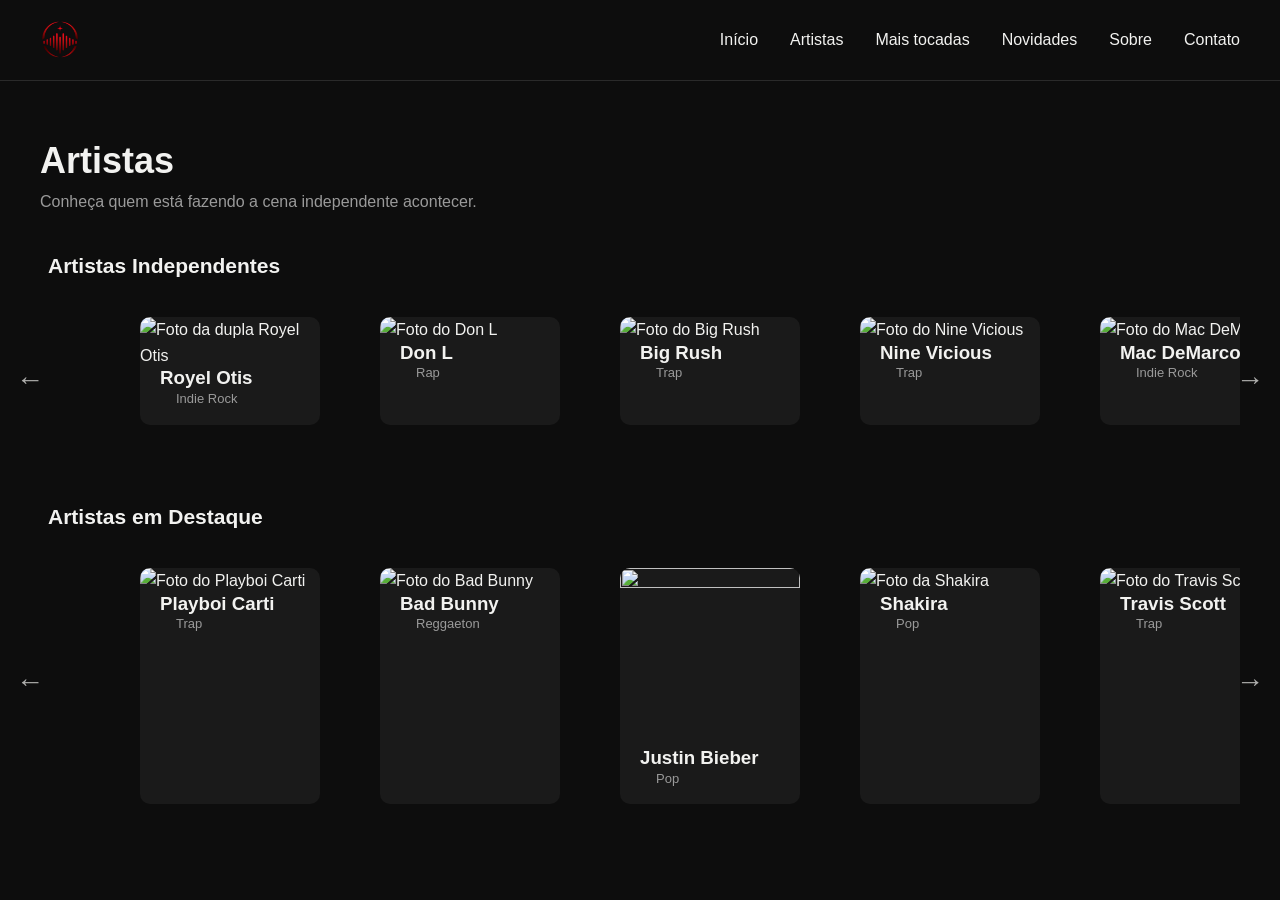
==== artistas.html @ 24b1ce5c "Primeiros passos do player de música Adicionei a primeira parte da discografia, fiz o HTML e etc." ====
<!DOCTYPE html>
<html lang="pt-br">
<head>
    <meta charset="UTF-8">
    <meta name="viewport" content="width=device-width, initial-scale=1.0">
    <title>NovaSound©</title>
    <link rel="stylesheet" href="style.css">
</head>

<body>
<header>
   <a href="index.html" class="logo">
      <img src="LOGO.png" alt="Logo NovaSound">
      <span></span>
   </a>
  <nav>
    <a href="index.html">Início</a>
    <a href="artistas.html">Artistas</a>
    <a href="mais-tocadas.html">Mais tocadas</a>
    <a href="novidades.html">Novidades</a>
    <a href="sobre.html">Sobre</a>
    <a href="contato.html">Contato</a>
  </nav>
</header>

    <main>
        <section class="page-header">
            <h1>Artistas</h1>
            <p>Conheça quem está fazendo a cena independente acontecer.</p>
        </section>
        
        <h2 class="section-title">Artistas Independentes</h2>
        <section class="artist-carousel">

          <div class="artist-grid">

           <a href="#" class="artist-card">
            <img src="https://i.guim.co.uk/img/media/d3176f7f112fd498ecbbba5b4e7712d146a72ced/0_993_10110_6068/master/10110.jpg?width=1200&height=900&quality=85&auto=format&fit=crop&s=07f41510bdfa2f67aaf2cc979cf09af9" alt="Foto da dupla Royel Otis">
            <h3>Royel Otis</h3>
            <p>Indie Rock</p>
          </a>

          <a href="#" class="artist-card">
            <img src="https://encrypted-tbn0.gstatic.com/images?q=tbn:ANd9GcR9UEbUhCq9cbKV9nQ4XM9Mab8F6Xxumv_qgYW6FVFT_dpyOWMfPqhiDGds&s=10" alt="Foto do Don L">
            <h3>Don L</h3>
            <p>Rap</p>
          </a>

          <a href="#" class="artist-card">
            <img src="https://res.cloudinary.com/shotgun/image/upload/v1771903900/production/artworks/artists/ogbigrush.jpg" alt="Foto do Big Rush">
            <h3>Big Rush</h3>
            <p>Trap</p>
          </a>
          <a href="#" class="artist-card">
            <img src="https://images.genius.com/897a589773c8ca26bb7b3cd39fbcaa9e.500x500x1.jpg" alt="Foto do Nine Vicious">
            <h3>Nine Vicious</h3>
            <p>Trap</p>
          </a>

          <a href="#" class="artist-card">
            <img src="https://i.scdn.co/image/ab6761610000e5ebc9aca5b6d4c528caf75e8a1d" alt="Foto do Mac DeMarco">
            <h3>Mac DeMarco</h3>
            <p>Indie Rock</p> 
          </a>

          </div>

        <button class="scroll-btn scroll-left" aria-label="Ver artistas anteriores">
          &#8592;
        </button>

        <button class="scroll-btn scroll-right" aria-label="Ver mais artistas">
          &#8594;
        </button>
        

        </section>

        <h2 class="section-title">Artistas em Destaque</h2>
        <section class="artist-carousel">
          <button class="scroll-btn scroll-left" aria-label="Ver artistas anteriores">
            &#8592;
          </button>

          <div class="artist-grid">
            <a href="#" class="artist-card">
              <img src="https://www.billboard.com/wp-content/uploads/2025/03/playboi-carti-rolling-loud-california-2025-billboard-1548.jpg?w=942&h=628&crop=1"
              alt="Foto do Playboi Carti">
              <h3>Playboi Carti</h3>
              <p>Trap</p>
            </a>
            <a href="#" class="artist-card">
              <img src="https://i.scdn.co/image/ab6761610000517481f47f44084e0a09b5f0fa13" alt="Foto do Bad Bunny">
              <h3>Bad Bunny</h3>
              <p>Reggaeton</p>
            </a>
            <a href="#" class="artist-card">
              <img src="https://uploads.portalpopline.com.br/2025/09/apenas-uma-artista-barrar-justin-bieber-parada-estreia-singles-spotify-global.jpg">
              <h3>Justin Bieber</h3>
              <p>Pop</p>
            </a>
            <a href= # class="artist-card">
              <img src="https://uploads.portalpopline.com.br/2026/02/shakira-capa-show.jpg" alt="Foto da Shakira">
              <h3>Shakira</h3>
              <p>Pop</p>
            </a>
            <a href= # class="artist-card">
              <img src="https://uploads.portalpopline.com.br/2025/08/the-town-travis-scott-after-party-aberta-publico-sp.jpg" alt="Foto do Travis Scott">
              <h3>Travis Scott</h3>
              <p>Trap</p>
            </a>
            <a href= # class="artist-card">
              <img src="https://f.i.uol.com.br/fotografia/2024/01/30/170661513265b8e15cd0500_1706615132_3x2_md.jpg" alt="Foto do Kanye West">
              <h3>Kanye West (Ye)</h3>
              <p>Rap</p>
            </a>
            <a href= # class="artist-card">
              <img src="https://static.stealthelook.com.br/wp-content/uploads/2026/04/slayyyter-2-20260410210327.jpg" alt="Foto do Kanye West">
              <h3>Slayyyter</h3>
              <p>Pop</p>
            </a>
            

            <!-- adicionar mais artistas-->

            <button class="scroll-btn scroll-right" aria-label="Ver mais artistas">
              &#8594;
            </button>
          </div>
        </section>

    </main>


    <script src="artistas.js"></script>
</body>
</html>
---- style.css ----
:root{
        --bg: #0D0D0D;
        --bg-elevated: #1A1A1A;
        --text: #F2F2F0;
        --text-muted: #9A9A9A;
        --accent: #E5002B;
        --accent-dark: #8C0019;
        --border: #2A2A2A;

        --font-heading: 'Space Grotesk', sans-serif;
        --font-body: 'Inter', sans-serif;

    }

    /* RESET */

    * {
        box-sizing: border-box;
        margin: 0;
        padding: 0;
    }

    body{
        font-family: var(--font-body);
        background: var(--bg);
        color: var(--text);
        line-height: 1.6;
    }

    h1, h2, h3{
        font-family: var(--font-heading);
        line-height: 1.1;
    }

    a {
        gap: 30px;  
        color: inherit;
        text-decoration: none;
    }

    /* ---------- HEADER ---------- */

    header {
        position: sticky;
        top: 0;
        z-index: 100;
        display: flex;
        justify-content: space-between;
        align-items: center;
        padding: 20px 40px;
        background: var(--bg);
        border-bottom: 1px solid var(--border);
    }

    .logo {
        display: flex;
        align-items: center;
        gap: 10px;
        font-family: var(--font-heading);
        font-size: 20px;
        font-weight: 700;
        letter-spacing: -0.02em;
    }

    .logo img{
        width: 40px;
        height: 40px;
        object-fit: contain;
    }

    nav {
        display: flex;
        gap: 32px;
    }

    nav a:hover {
        color: var(--accent);
    }

    /* ---------- HERO ---------- */

    .hero{
        padding: 120px 40px;
        max-width: 700px;
    }

    .hero h1{
        font-size: 56px;
        margin-bottom: 18px;
    }

    .hero p{
        font-size: 18px;
        color: var(--text-muted);
        margin-bottom: 32px;
    }

    .btn-primary{
        grid: 40px;
    }

    /* ---------- PAGE HEADER (páginas internas) ---------- */

    .page-header{
        padding: 60px 40px 40px ;
    }

    .page-header h1{
        font-size: 36px;
        margin-bottom: 8px;
    }

    .page-header p{
        color: var(--text-muted);
        font-size: 16px;
    }


    /* ---------- ARTIST GRID ---------- */
    /*.artist-grid {
        display: grid;
        grid-template-columns: repeat(3, 1frr);
        gap: 50px;
        padding: 0 40px 80px;
    }*/


    /* ---------- ARTIST CAROUSEL ---------- */

    .artist-carousel{
        position: relative;
        padding: 0 40px 80px;
    }


    .artist-grid{
        display: grid;
        grid-auto-flow: column;
        grid-auto-columns: 180px;
        gap: 60px;
        list-style: none;
        padding: 20px 100px 0px;
        overflow-x: auto;
        scroll-behavior: smooth;
        scrollbar-width: none; /* esconde a barra de rolagem no Firefox */
    }

    .artist-grid::webkit-scrollbar{
        display: none; /* esconde a barra no chrome/safari */
    }


    .artist-grid span{
        color: var(--text);
    }


    .artist-grid h3{
        padding: 0px 20px;
    }


    .scroll-btn{
        position: absolute;
        top: 40%;
        transform: translateY(-50%);
        background: none;
        border: none;
        color: var(--text);
        font-size: 28px;
        cursor: pointer;
        padding: 8px;
        opacity: 0.7;
        transition: opacity 0.2s ease, transform 0.2s ease;
    }

    .scroll-btn.scroll-left{
        color: var(--text);
        left: 8px;
    }

    .scroll-btn.scroll-right{
        right: 8px;
    }

    .scroll-btn:hover{
        opacity: 1;
        color: var(--accent);
        transform: translateY(-50%) translateX(4px);
    }

    .scroll-btn.scroll-right:hover {
        transform: translateY(-50%) translateX(4px);
    }

    .scroll-btn.scroll-left:hover {
        transform: translateY(-50%) translateX(-4px);
    }

    /* ---------- ARTIST CARD ---------- */

    .artist-card{
        background: var(--bg-elevated);
        border-radius: 10px;
        overflow: hidden;
        transition: transform 0.2s ease;
    }


    .artist-card:hover{
        transform: translateY(-4px);
    }

    .artist-card img{
        align-items: center;
        width: 100%;
        aspect-ratio: 1 / 1;
        object-fit: cover;
        max-width: 300px;
    }

    .artist-card p{
        font-size: 13px;
        color: var(--text-muted);
        padding: 0 36px 15px;
    }

    .section-title{
        font-size: 21px;
        margin-left: 48px;
        margin-bottom: 20px;
        
    }

    .hero-actions{
        display: flex;
        gap: 30px;
    }

    .btn-secondary{
        display: inline-block;
        background: transparent;
        color: var(--text);
        font-family: var(--font-heading);
        font-weight: 750;
        padding: 6px 50px;
        border: 2px solid var(--border);
        border-radius: 6px;
        transition: border-color 0.2s ease, color 0.2s ease;
    }

    .btn-secondary:hover{
        border-color : var(--accent);
        color: var(--accent);
    }

    .album-grid {
        display: grid;
        grid-template-columns: repeat(auto-fill, minmax(200px, 1fr));
        gap: 32px;
        padding: 0 40px 80px;
    }

    .album-card img {
        width: 100%;
        aspect-ratio: 1 / 1;
        object-fit: cover;
        border-radius: 8px;
        margin-bottom: 12px;
        transition: transform 0.2s ease;
    }

    .album-grid,
    .album-detail{
        transition: opacity 0.3s ease;
    }

    .is-hidden{
        padding: 0 40px 80px;
    }

    .back-btn{
        background: none;
        border: none;
        color: var(--text-muted);
        font-size: 14px;
        cursor: pointer;
        margin-bottom: 32px;
        transition: color 0.2s ease;
    }

    .back-btn:hover{
        color: var(--accent);
    }

    .album-detail-header{
        display: flex;
        gap: 32px;
        align-items: flex-end;
        margin-bottom: 40px;
    }

    .album-detail-header img{
        width: 220px;
        height: 220px;
        object-fit: cover;
        border-radius: 8px;
    }

    .album-detail-info h2{
        font-size: 40px;
        margin-bottom: 8px;
    }

    .album-detail-info p{
        color: var(--accent);
        font-size: 15px;
    }
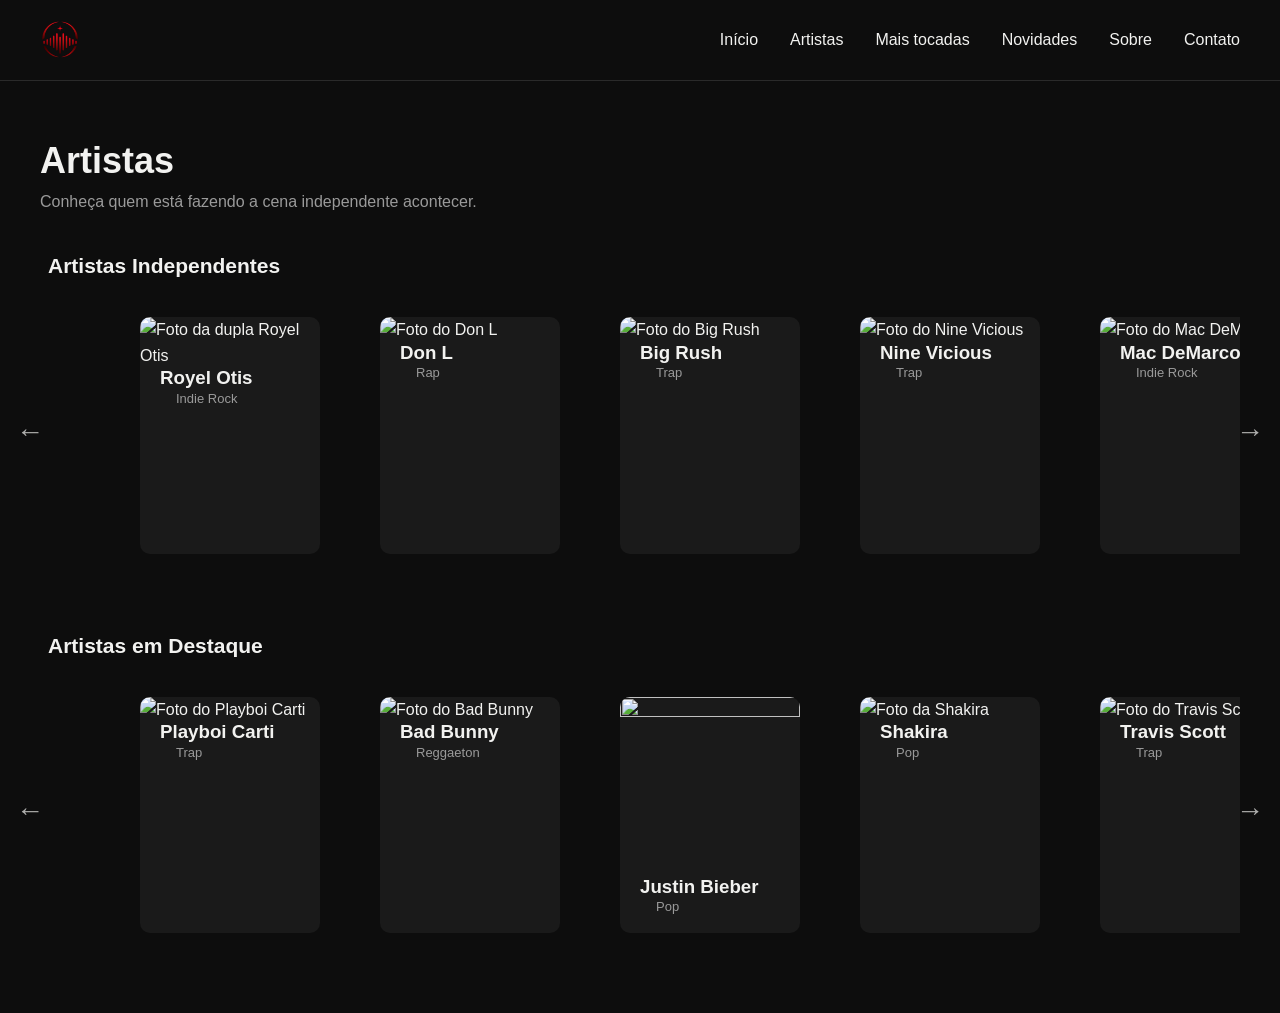
==== commit a1337ab5: "Adicionando artistas" ====
--- a/artistas.html
+++ b/artistas.html
@@ -63,6 +63,12 @@
             <p>Indie Rock</p> 
           </a>
 
+          <a href="#" class="artist-card">
+            <img src="https://s2-g1.glbimg.com/mlIAb9VPbDKXYWcsAlcYhiTG9LM=/0x0:1200x883/984x0/smart/filters:strip_icc()/i.s3.glbimg.com/v1/AUTH_59edd422c0c84a879bd37670ae4f538a/internal_photos/bs/2020/l/x/Xjo6nhR5adoFyzRieBpA/calcinhapreta.jpg">
+            <h3>Calcinha Preta</h3>
+            <p>Forró</p>
+          </a>
+
           </div>
 
         <button class="scroll-btn scroll-left" aria-label="Ver artistas anteriores">
@@ -119,6 +125,12 @@
               <h3>Slayyyter</h3>
               <p>Pop</p>
             </a>
+            </a>
+            <a href= # class="artist-card">
+              <img src="https://upload.wikimedia.org/wikipedia/commons/b/b1/Brandao85.jpg?utm_source=pt.wikipedia.org&utm_campaign=index&utm_content=original" alt="Foto do Kanye West">
+              <h3>Brandão85</h3>
+              <p>Trap</p>
+            </a>
             
 
             <!-- adicionar mais artistas-->
--- a/style.css
+++ b/style.css
@@ -115,6 +115,30 @@
         font-size: 16px;
     }
 
+    #searchInput{
+        display: block;
+        width: min(420px, calc(100% - 80px));
+        margin: 0 40px 30px;
+        padding: 12px 16px;
+        font: inherit;
+        color: var(--text);
+        background: var(--bg-elevated);
+        border: 1px solid var(--border);
+        border-radius: 8px;
+        outline: none;
+        transition: border-color 0.2s ease, box-shadow 0.2s ease;
+    }
+
+    #searchInput:placeholder{
+        color: var(--text-muted);
+    }
+
+    #searchInput:focus{
+        border-color: var(--accent);
+        box-shadow: 0 0 0 3px rgba(229, 0, 43, 0.18);
+    }
+
+    
 
     /* ---------- ARTIST GRID ---------- */
     /*.artist-grid {
@@ -276,7 +300,10 @@
     }
 
     .is-hidden{
-        padding: 0 40px 80px;
+        opacity: 0;
+        visibility: hidden;
+        pointer-events: none;
+        position: absolute;
     }
 
     .back-btn{
@@ -315,4 +342,118 @@
     .album-detail-info p{
         color: var(--accent);
         font-size: 15px;
-    }+    }
+
+
+
+    .track-item{
+        display: flex;
+        align-items: center;
+        gap: 16px;
+        padding: 10px 12px;
+        border-radius: 6px;
+        cursor: pointer;
+        transition: background 0.15s ease;
+    }
+
+    .track-item:hover {
+        background: var(--bg-elevated);
+}
+
+.track-number{
+    color: var(--text-muted);
+    font-size: 14px;
+    width: 20px;
+    text-align: right;
+}
+
+.track-title{
+    font-size: 15px;
+}
+
+/*----------------  PLAYER  ---------------- */
+
+.player-bar {
+    position: fixed;
+    bottom: 0;
+    left: 0;
+    right: 0;
+    height: 80px;
+    background: var(--bg-elevated);
+    border-top: 1px solid var(--border);
+    display: flex;
+    align-items: center;
+    gap: 16px;
+    padding: 0 24px;
+    z-index: 200;
+    transition: opacity 0.3s ease;
+}
+
+.player-bar img{
+    width: 56px;
+    height: 56px;
+    object-fit: cover;
+    border-radius: 6px;
+}
+
+.player-info{
+    width: 180px;
+}
+
+.player-info p:first-child{
+    font-size: 14px;
+    font-weight: 600;
+}
+
+.player-info p:last-child{
+    font-size: 12px;
+    color: var(--text-muted);
+}
+
+.play-pause-btn {
+    background: var(--text);
+    color: var(--bg);
+    border: none;
+    width: 36px;
+    height: 36px;
+    border-radius: 50%;
+    cursor: pointer;
+    font-size: 14px;
+}
+
+.player-control.btn{
+    display: grid;
+    place-items: center;
+    width: 36px;
+    height: 36px;
+    padding: 0;
+    background: transparent;
+    color: var(--text);
+    border: 1px solid var(--border);
+    border-radius: 50%;
+    cursor: pointer;
+    font-size: 16px;
+    transition: color 0.2s ease, background-color 0.2s ease, border-color 0.2s ease;
+}
+
+.player-control.btn:hover,
+.player-control.btn:focus-visible{
+    color: var(--text);
+    background: var(--accent);
+    border-color: var(--accent);
+}
+
+.player-progress{
+    flex: 1;
+    display: flex;
+    align-items: center;
+    gap: 10px;
+    font-size: 12px;
+    color: var(--text-muted);
+}
+
+.player-progress input[type="range"] {
+    flex: 1;
+    accent-color: var(--accent);
+}
+
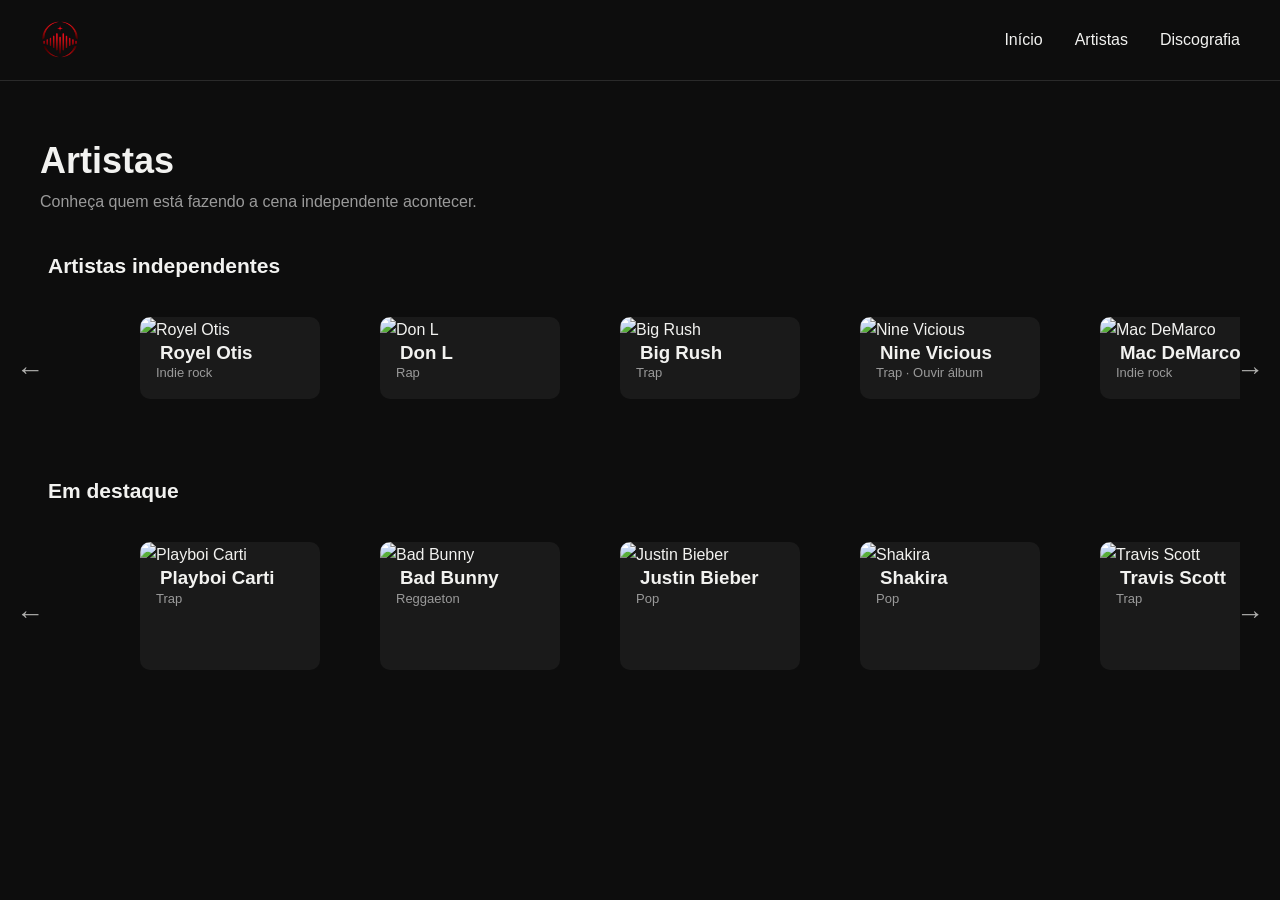
==== commit 55607628: "Refinamento do código e adicionais de botões, animação no player e mais" ====
--- a/artistas.html
+++ b/artistas.html
@@ -3,147 +3,55 @@
 <head>
     <meta charset="UTF-8">
     <meta name="viewport" content="width=device-width, initial-scale=1.0">
-    <title>NovaSound©</title>
+    <meta name="description" content="Conheça artistas independentes em destaque na NovaSound.">
+    <title>Artistas — NovaSound</title>
     <link rel="stylesheet" href="style.css">
 </head>
-
 <body>
 <header>
-   <a href="index.html" class="logo">
-      <img src="LOGO.png" alt="Logo NovaSound">
-      <span></span>
-   </a>
-  <nav>
-    <a href="index.html">Início</a>
-    <a href="artistas.html">Artistas</a>
-    <a href="mais-tocadas.html">Mais tocadas</a>
-    <a href="novidades.html">Novidades</a>
-    <a href="sobre.html">Sobre</a>
-    <a href="contato.html">Contato</a>
-  </nav>
+    <a href="index.html" class="logo"><img src="LOGO.png" alt="NovaSound — início"></a>
+    <nav aria-label="Navegação principal">
+        <a href="index.html">Início</a>
+        <a href="artistas.html" aria-current="page">Artistas</a>
+        <a href="discografia.html">Discografia</a>
+    </nav>
 </header>
+<main>
+    <section class="page-header">
+        <h1>Artistas</h1>
+        <p>Conheça quem está fazendo a cena independente acontecer.</p>
+    </section>
 
-    <main>
-        <section class="page-header">
-            <h1>Artistas</h1>
-            <p>Conheça quem está fazendo a cena independente acontecer.</p>
-        </section>
-        
-        <h2 class="section-title">Artistas Independentes</h2>
-        <section class="artist-carousel">
+    <h2 class="section-title">Artistas independentes</h2>
+    <section class="artist-carousel" aria-label="Artistas independentes">
+        <button class="scroll-btn scroll-left" type="button" aria-label="Ver artistas anteriores">&#8592;</button>
+        <div class="artist-grid">
+            <article class="artist-card"><img src="https://i.guim.co.uk/img/media/d3176f7f112fd498ecbbba5b4e7712d146a72ced/0_993_10110_6068/master/10110.jpg?width=1200&height=900&quality=85&auto=format&fit=crop&s=07f41510bdfa2f67aaf2cc979cf09af9" alt="Royel Otis"><h3>Royel Otis</h3><p>Indie rock</p></article>
+            <article class="artist-card"><img src="https://encrypted-tbn0.gstatic.com/images?q=tbn:ANd9GcR9UEbUhCq9cbKV9nQ4XM9Mab8F6Xxumv_qgYW6FVFT_dpyOWMfPqhiDGds&s=10" alt="Don L"><h3>Don L</h3><p>Rap</p></article>
+            <article class="artist-card"><img src="https://res.cloudinary.com/shotgun/image/upload/v1771903900/production/artworks/artists/ogbigrush.jpg" alt="Big Rush"><h3>Big Rush</h3><p>Trap</p></article>
+            <a class="artist-card" href="discografia.html?artista=Nine%20Vicious"><img src="https://images.genius.com/897a589773c8ca26bb7b3cd39fbcaa9e.500x500x1.jpg" alt="Nine Vicious"><h3>Nine Vicious</h3><p>Trap · Ouvir álbum</p></a>
+            <article class="artist-card"><img src="https://i.scdn.co/image/ab6761610000e5ebc9aca5b6d4c528caf75e8a1d" alt="Mac DeMarco"><h3>Mac DeMarco</h3><p>Indie rock</p></article>
+            <a class="artist-card" href="discografia.html?artista=Calcinha%20Preta"><img src="https://s2-g1.glbimg.com/mlIAb9VPbDKXYWcsAlcYhiTG9LM=/0x0:1200x883/984x0/smart/filters:strip_icc()/i.s3.glbimg.com/v1/AUTH_59edd422c0c84a879bd37670ae4f538a/internal_photos/bs/2020/l/x/Xjo6nhR5adoFyzRieBpA/calcinhapreta.jpg" alt="Calcinha Preta"><h3>Calcinha Preta</h3><p>Forró · Ouvir álbum</p></a>
+        </div>
+        <button class="scroll-btn scroll-right" type="button" aria-label="Ver mais artistas">&#8594;</button>
+    </section>
 
-          <div class="artist-grid">
-
-           <a href="#" class="artist-card">
-            <img src="https://i.guim.co.uk/img/media/d3176f7f112fd498ecbbba5b4e7712d146a72ced/0_993_10110_6068/master/10110.jpg?width=1200&height=900&quality=85&auto=format&fit=crop&s=07f41510bdfa2f67aaf2cc979cf09af9" alt="Foto da dupla Royel Otis">
-            <h3>Royel Otis</h3>
-            <p>Indie Rock</p>
-          </a>
-
-          <a href="#" class="artist-card">
-            <img src="https://encrypted-tbn0.gstatic.com/images?q=tbn:ANd9GcR9UEbUhCq9cbKV9nQ4XM9Mab8F6Xxumv_qgYW6FVFT_dpyOWMfPqhiDGds&s=10" alt="Foto do Don L">
-            <h3>Don L</h3>
-            <p>Rap</p>
-          </a>
-
-          <a href="#" class="artist-card">
-            <img src="https://res.cloudinary.com/shotgun/image/upload/v1771903900/production/artworks/artists/ogbigrush.jpg" alt="Foto do Big Rush">
-            <h3>Big Rush</h3>
-            <p>Trap</p>
-          </a>
-          <a href="#" class="artist-card">
-            <img src="https://images.genius.com/897a589773c8ca26bb7b3cd39fbcaa9e.500x500x1.jpg" alt="Foto do Nine Vicious">
-            <h3>Nine Vicious</h3>
-            <p>Trap</p>
-          </a>
-
-          <a href="#" class="artist-card">
-            <img src="https://i.scdn.co/image/ab6761610000e5ebc9aca5b6d4c528caf75e8a1d" alt="Foto do Mac DeMarco">
-            <h3>Mac DeMarco</h3>
-            <p>Indie Rock</p> 
-          </a>
-
-          <a href="#" class="artist-card">
-            <img src="https://s2-g1.glbimg.com/mlIAb9VPbDKXYWcsAlcYhiTG9LM=/0x0:1200x883/984x0/smart/filters:strip_icc()/i.s3.glbimg.com/v1/AUTH_59edd422c0c84a879bd37670ae4f538a/internal_photos/bs/2020/l/x/Xjo6nhR5adoFyzRieBpA/calcinhapreta.jpg">
-            <h3>Calcinha Preta</h3>
-            <p>Forró</p>
-          </a>
-
-          </div>
-
-        <button class="scroll-btn scroll-left" aria-label="Ver artistas anteriores">
-          &#8592;
-        </button>
-
-        <button class="scroll-btn scroll-right" aria-label="Ver mais artistas">
-          &#8594;
-        </button>
-        
-
-        </section>
-
-        <h2 class="section-title">Artistas em Destaque</h2>
-        <section class="artist-carousel">
-          <button class="scroll-btn scroll-left" aria-label="Ver artistas anteriores">
-            &#8592;
-          </button>
-
-          <div class="artist-grid">
-            <a href="#" class="artist-card">
-              <img src="https://www.billboard.com/wp-content/uploads/2025/03/playboi-carti-rolling-loud-california-2025-billboard-1548.jpg?w=942&h=628&crop=1"
-              alt="Foto do Playboi Carti">
-              <h3>Playboi Carti</h3>
-              <p>Trap</p>
-            </a>
-            <a href="#" class="artist-card">
-              <img src="https://i.scdn.co/image/ab6761610000517481f47f44084e0a09b5f0fa13" alt="Foto do Bad Bunny">
-              <h3>Bad Bunny</h3>
-              <p>Reggaeton</p>
-            </a>
-            <a href="#" class="artist-card">
-              <img src="https://uploads.portalpopline.com.br/2025/09/apenas-uma-artista-barrar-justin-bieber-parada-estreia-singles-spotify-global.jpg">
-              <h3>Justin Bieber</h3>
-              <p>Pop</p>
-            </a>
-            <a href= # class="artist-card">
-              <img src="https://uploads.portalpopline.com.br/2026/02/shakira-capa-show.jpg" alt="Foto da Shakira">
-              <h3>Shakira</h3>
-              <p>Pop</p>
-            </a>
-            <a href= # class="artist-card">
-              <img src="https://uploads.portalpopline.com.br/2025/08/the-town-travis-scott-after-party-aberta-publico-sp.jpg" alt="Foto do Travis Scott">
-              <h3>Travis Scott</h3>
-              <p>Trap</p>
-            </a>
-            <a href= # class="artist-card">
-              <img src="https://f.i.uol.com.br/fotografia/2024/01/30/170661513265b8e15cd0500_1706615132_3x2_md.jpg" alt="Foto do Kanye West">
-              <h3>Kanye West (Ye)</h3>
-              <p>Rap</p>
-            </a>
-            <a href= # class="artist-card">
-              <img src="https://static.stealthelook.com.br/wp-content/uploads/2026/04/slayyyter-2-20260410210327.jpg" alt="Foto do Kanye West">
-              <h3>Slayyyter</h3>
-              <p>Pop</p>
-            </a>
-            </a>
-            <a href= # class="artist-card">
-              <img src="https://upload.wikimedia.org/wikipedia/commons/b/b1/Brandao85.jpg?utm_source=pt.wikipedia.org&utm_campaign=index&utm_content=original" alt="Foto do Kanye West">
-              <h3>Brandão85</h3>
-              <p>Trap</p>
-            </a>
-            
-
-            <!-- adicionar mais artistas-->
-
-            <button class="scroll-btn scroll-right" aria-label="Ver mais artistas">
-              &#8594;
-            </button>
-          </div>
-        </section>
-
-    </main>
-
-
-    <script src="artistas.js"></script>
+    <h2 class="section-title">Em destaque</h2>
+    <section class="artist-carousel" aria-label="Artistas em destaque">
+        <button class="scroll-btn scroll-left" type="button" aria-label="Ver artistas anteriores">&#8592;</button>
+        <div class="artist-grid">
+            <article class="artist-card"><img src="https://www.billboard.com/wp-content/uploads/2025/03/playboi-carti-rolling-loud-california-2025-billboard-1548.jpg?w=942&h=628&crop=1" alt="Playboi Carti"><h3>Playboi Carti</h3><p>Trap</p></article>
+            <article class="artist-card"><img src="https://i.scdn.co/image/ab6761610000517481f47f44084e0a09b5f0fa13" alt="Bad Bunny"><h3>Bad Bunny</h3><p>Reggaeton</p></article>
+            <article class="artist-card"><img src="https://uploads.portalpopline.com.br/2025/09/apenas-uma-artista-barrar-justin-bieber-parada-estreia-singles-spotify-global.jpg" alt="Justin Bieber"><h3>Justin Bieber</h3><p>Pop</p></article>
+            <article class="artist-card"><img src="https://uploads.portalpopline.com.br/2026/02/shakira-capa-show.jpg" alt="Shakira"><h3>Shakira</h3><p>Pop</p></article>
+            <article class="artist-card"><img src="https://uploads.portalpopline.com.br/2025/08/the-town-travis-scott-after-party-aberta-publico-sp.jpg" alt="Travis Scott"><h3>Travis Scott</h3><p>Trap</p></article>
+            <article class="artist-card"><img src="https://f.i.uol.com.br/fotografia/2024/01/30/170661513265b8e15cd0500_1706615132_3x2_md.jpg" alt="Kanye West, também conhecido como Ye"><h3>Kanye West (Ye)</h3><p>Rap</p></article>
+            <article class="artist-card"><img src="https://static.stealthelook.com.br/wp-content/uploads/2026/04/slayyyter-2-20260410210327.jpg" alt="Slayyyter"><h3>Slayyyter</h3><p>Pop</p></article>
+            <a class="artist-card" href="discografia.html?artista=Brand%C3%A3o85"><img src="https://upload.wikimedia.org/wikipedia/commons/b/b1/Brandao85.jpg" alt="Brandão85"><h3>Brandão85</h3><p>Trap · Ouvir álbum</p></a>
+        </div>
+        <button class="scroll-btn scroll-right" type="button" aria-label="Ver mais artistas">&#8594;</button>
+    </section>
+</main>
+<script src="artistas.js"></script>
 </body>
-</html>+</html>
--- a/style.css
+++ b/style.css
@@ -33,7 +33,6 @@
     }
 
     a {
-        gap: 30px;  
         color: inherit;
         text-decoration: none;
     }
@@ -77,6 +76,13 @@
         color: var(--accent);
     }
 
+    a:focus-visible,
+    button:focus-visible,
+    input:focus-visible {
+        outline: 2px solid var(--accent);
+        outline-offset: 3px;
+    }
+
     /* ---------- HERO ---------- */
 
     .hero{
@@ -85,7 +91,7 @@
     }
 
     .hero h1{
-        font-size: 56px;
+        font-size: clamp(2.25rem, 7vw, 56px);
         margin-bottom: 18px;
     }
 
@@ -96,7 +102,20 @@
     }
 
     .btn-primary{
-        grid: 40px;
+        display: inline-block;
+        background: var(--accent);
+        color: var(--text);
+        font-family: var(--font-heading);
+        font-weight: 700;
+        padding: 8px 20px;
+        border: 2px solid var(--accent);
+        border-radius: 6px;
+        transition: background-color 0.2s ease, border-color 0.2s ease;
+    }
+
+    .btn-primary:hover {
+        background: var(--accent-dark);
+        border-color: var(--accent-dark);
     }
 
     /* ---------- PAGE HEADER (páginas internas) ---------- */
@@ -124,12 +143,12 @@
         color: var(--text);
         background: var(--bg-elevated);
         border: 1px solid var(--border);
-        border-radius: 8px;
+        border-radius: 40px;
         outline: none;
         transition: border-color 0.2s ease, box-shadow 0.2s ease;
     }
 
-    #searchInput:placeholder{
+    #searchInput::placeholder{
         color: var(--text-muted);
     }
 
@@ -169,7 +188,7 @@
         scrollbar-width: none; /* esconde a barra de rolagem no Firefox */
     }
 
-    .artist-grid::webkit-scrollbar{
+    .artist-grid::-webkit-scrollbar{
         display: none; /* esconde a barra no chrome/safari */
     }
 
@@ -224,10 +243,17 @@
     /* ---------- ARTIST CARD ---------- */
 
     .artist-card{
+        display: block;
+        width: 180px;
+        min-width: 0;
         background: var(--bg-elevated);
         border-radius: 10px;
         overflow: hidden;
         transition: transform 0.2s ease;
+    }
+
+    a.artist-card:hover {
+        color: var(--text);
     }
 
 
@@ -246,7 +272,7 @@
     .artist-card p{
         font-size: 13px;
         color: var(--text-muted);
-        padding: 0 36px 15px;
+        padding: 0 16px 15px;
     }
 
     .section-title{
@@ -258,6 +284,7 @@
 
     .hero-actions{
         display: flex;
+        flex-wrap: wrap;
         gap: 30px;
     }
 
@@ -294,6 +321,50 @@
         transition: transform 0.2s ease;
     }
 
+    .album-card {
+        display: block;
+        width: 100%;
+        padding: 0;
+        border: 0;
+        background: transparent;
+        color: inherit;
+        text-align: left;
+        font: inherit;
+        cursor: pointer;
+    }
+
+    .album-card:hover img {
+        transform: scale(1.02);
+    }
+
+    .album-card h3,
+    .album-card p {
+        margin: 0 0 4px;
+    }
+
+    .album-card .album-artist,
+    .album-card .album-year {
+        color: var(--text-muted);
+        font-size: 14px;
+    }
+
+    .empty-state {
+        margin: 0 40px 40px;
+        color: var(--text-muted);
+    }
+
+    .visually-hidden {
+        position: absolute;
+        width: 1px;
+        height: 1px;
+        padding: 0;
+        margin: -1px;
+        overflow: hidden;
+        clip: rect(0, 0, 0, 0);
+        white-space: nowrap;
+        border: 0;
+    }
+
     .album-grid,
     .album-detail{
         transition: opacity 0.3s ease;
@@ -307,68 +378,167 @@
     }
 
     .back-btn{
-        background: none;
-        border: none;
-        color: var(--text-muted);
+        display: inline-flex;
+        align-items: center;
+        gap: 9px;
+        padding: 9px 15px;
+        background: var(--bg-elevated);
+        border: 1px solid var(--border);
+        border-radius: 999px;
+        color: var(--text);
+        font: inherit;
         font-size: 14px;
+        font-weight: 600;
         cursor: pointer;
-        margin-bottom: 32px;
-        transition: color 0.2s ease;
+        margin: 0 0 30px;
+        transition: color 0.2s ease, background-color 0.2s ease, border-color 0.2s ease, transform 0.2s ease;
     }
 
     .back-btn:hover{
-        color: var(--accent);
+        color: var(--text);
+        background: #242424;
+        border-color: var(--accent);
+        transform: translateX(-3px);
+    }
+
+    .back-btn:active {
+        background: var(--accent-dark);
+        border-color: var(--accent-dark);
+        transform: translateX(-1px) scale(0.98);
     }
 
     .album-detail-header{
         display: flex;
-        gap: 32px;
-        align-items: flex-end;
-        margin-bottom: 40px;
+        flex-direction: column;
+        align-items: center;
+        gap: 20px;
+        margin: 0 auto 32px;
+        text-align: center;
     }
 
     .album-detail-header img{
-        width: 220px;
-        height: 220px;
+        width: clamp(200px, 32vw, 280px);
+        aspect-ratio: 1;
+        height: auto;
         object-fit: cover;
         border-radius: 8px;
+        box-shadow: 0 16px 40px rgba(0, 0, 0, 0.35);
+    }
+
+    .album-detail-header img.album-cover-arriving {
+        opacity: 0;
+    }
+
+    .album-cover-flight {
+        position: fixed;
+        z-index: 300;
+        object-fit: cover;
+        border-radius: 8px;
+        box-shadow: 0 16px 40px rgba(0, 0, 0, 0.4);
+        pointer-events: none;
+        transition:
+            top 0.5s cubic-bezier(0.2, 0.75, 0.25, 1),
+            left 0.5s cubic-bezier(0.2, 0.75, 0.25, 1),
+            width 0.5s cubic-bezier(0.2, 0.75, 0.25, 1),
+            height 0.5s cubic-bezier(0.2, 0.75, 0.25, 1);
+        will-change: top, left, width, height;
+    }
+
+    .album-detail-info,
+    .album-detail .tracklist {
+        opacity: 0;
+        transform: translateY(14px);
+        transition: opacity 0.32s ease, transform 0.32s ease;
+    }
+
+    .album-detail.album-revealed .album-detail-info,
+    .album-detail.album-revealed .tracklist {
+        opacity: 1;
+        transform: translateY(0);
+    }
+
+    .album-detail.album-revealed .album-detail-info {
+        transition-delay: 0.04s;
+    }
+
+    .album-detail.album-revealed .tracklist {
+        transition-delay: 0.12s;
     }
 
     .album-detail-info h2{
-        font-size: 40px;
-        margin-bottom: 8px;
+        font-size: clamp(1.75rem, 5vw, 2.5rem);
+        margin-bottom: 10px;
     }
 
     .album-detail-info p{
+        font-size: 15px;
+    }
+
+    .album-detail-info p:first-of-type {
         color: var(--accent);
-        font-size: 15px;
+        font-weight: 600;
+    }
+
+    .album-detail-info p:last-of-type {
+        color: var(--text-muted);
+        margin-top: 2px;
+    }
+
+    .album-detail {
+        width: min(760px, calc(100% - 80px));
+        margin: 0 auto 100px;
+    }
+
+    .tracklist {
+        width: 100%;
+        max-width: 640px;
+        margin: 0 auto;
+        border-top: 1px solid var(--border);
+    }
+
+    .track-item + .track-item {
+        border-top: 1px solid rgba(42, 42, 42, 0.65);
     }
 
 
 
     .track-item{
+        list-style: none;
+    }
+
+    .tracklist{
+        padding-bottom: 100px;
+    }
+
+    .track-select {
         display: flex;
         align-items: center;
         gap: 16px;
-        padding: 10px 12px;
+        width: 100%;
+        padding: 12px 14px;
+        border: 0;
         border-radius: 6px;
+        background: transparent;
+        color: inherit;
+        font: inherit;
+        text-align: left;
         cursor: pointer;
         transition: background 0.15s ease;
     }
 
-    .track-item:hover {
+    .track-select:hover {
         background: var(--bg-elevated);
-}
+    }
 
 .track-number{
     color: var(--text-muted);
-    font-size: 14px;
+    font-size: 15px;
     width: 20px;
     text-align: right;
 }
 
 .track-title{
-    font-size: 15px;
+    font-size: 16px;
 }
 
 /*----------------  PLAYER  ---------------- */
@@ -421,7 +591,7 @@
     font-size: 14px;
 }
 
-.player-control.btn{
+.player-control-btn{
     display: grid;
     place-items: center;
     width: 36px;
@@ -436,8 +606,8 @@
     transition: color 0.2s ease, background-color 0.2s ease, border-color 0.2s ease;
 }
 
-.player-control.btn:hover,
-.player-control.btn:focus-visible{
+.player-control-btn:hover,
+.player-control-btn:focus-visible{
     color: var(--text);
     background: var(--accent);
     border-color: var(--accent);
@@ -457,3 +627,130 @@
     accent-color: var(--accent);
 }
 
+.player-bar > input[type="range"] {
+    width: 100px;
+    accent-color: var(--accent);
+}
+
+@media (max-width: 760px) {
+    header {
+        align-items: flex-start;
+        gap: 16px;
+        padding: 14px 20px;
+    }
+
+    nav {
+        flex-wrap: wrap;
+        justify-content: flex-end;
+        gap: 10px 18px;
+        font-size: 14px;
+    }
+
+    .hero {
+        padding: 72px 24px;
+    }
+
+    .page-header {
+        padding: 44px 24px 28px;
+    }
+
+    .artist-carousel {
+        padding: 0 16px 56px;
+    }
+
+    .artist-grid {
+        grid-auto-columns: minmax(150px, 40vw);
+        gap: 20px;
+        padding: 16px 36px 0;
+    }
+
+    .artist-card {
+        width: min(180px, 40vw);
+    }
+
+    .section-title {
+        margin-left: 24px;
+    }
+
+    #searchInput {
+        width: calc(100% - 48px);
+        margin: 0 24px 24px;
+    }
+
+    .album-grid {
+        grid-template-columns: repeat(auto-fill, minmax(145px, 1fr));
+        gap: 20px;
+        padding: 0 24px 100px;
+    }
+
+    .album-detail {
+        width: calc(100% - 48px);
+        padding: 0;
+    }
+
+    .album-detail-header img {
+        width: min(68vw, 280px);
+    }
+
+    .player-bar {
+        height: auto;
+        min-height: 76px;
+        flex-wrap: wrap;
+        gap: 8px;
+        padding: 10px 14px;
+    }
+
+    .player-bar img {
+        width: 44px;
+        height: 44px;
+    }
+
+    .player-info {
+        width: auto;
+        min-width: 90px;
+        flex: 1;
+    }
+
+    .player-progress {
+        order: 5;
+        flex-basis: 100%;
+    }
+
+    .player-bar > label {
+        display: none;
+    }
+
+    .player-bar > input[type="range"] {
+        order: 6;
+        flex-basis: 100%;
+        width: 100%;
+    }
+}
+
+@media (max-width: 420px) {
+    header {
+        flex-direction: column;
+    }
+
+    nav {
+        justify-content: flex-start;
+    }
+
+    .hero-actions {
+        gap: 12px;
+    }
+
+    .btn-secondary {
+        padding: 6px 20px;
+    }
+}
+
+@media (prefers-reduced-motion: reduce) {
+    .album-cover-flight,
+    .album-detail-info,
+    .album-detail .tracklist {
+        transition: none;
+        transform: none;
+    }
+}
+
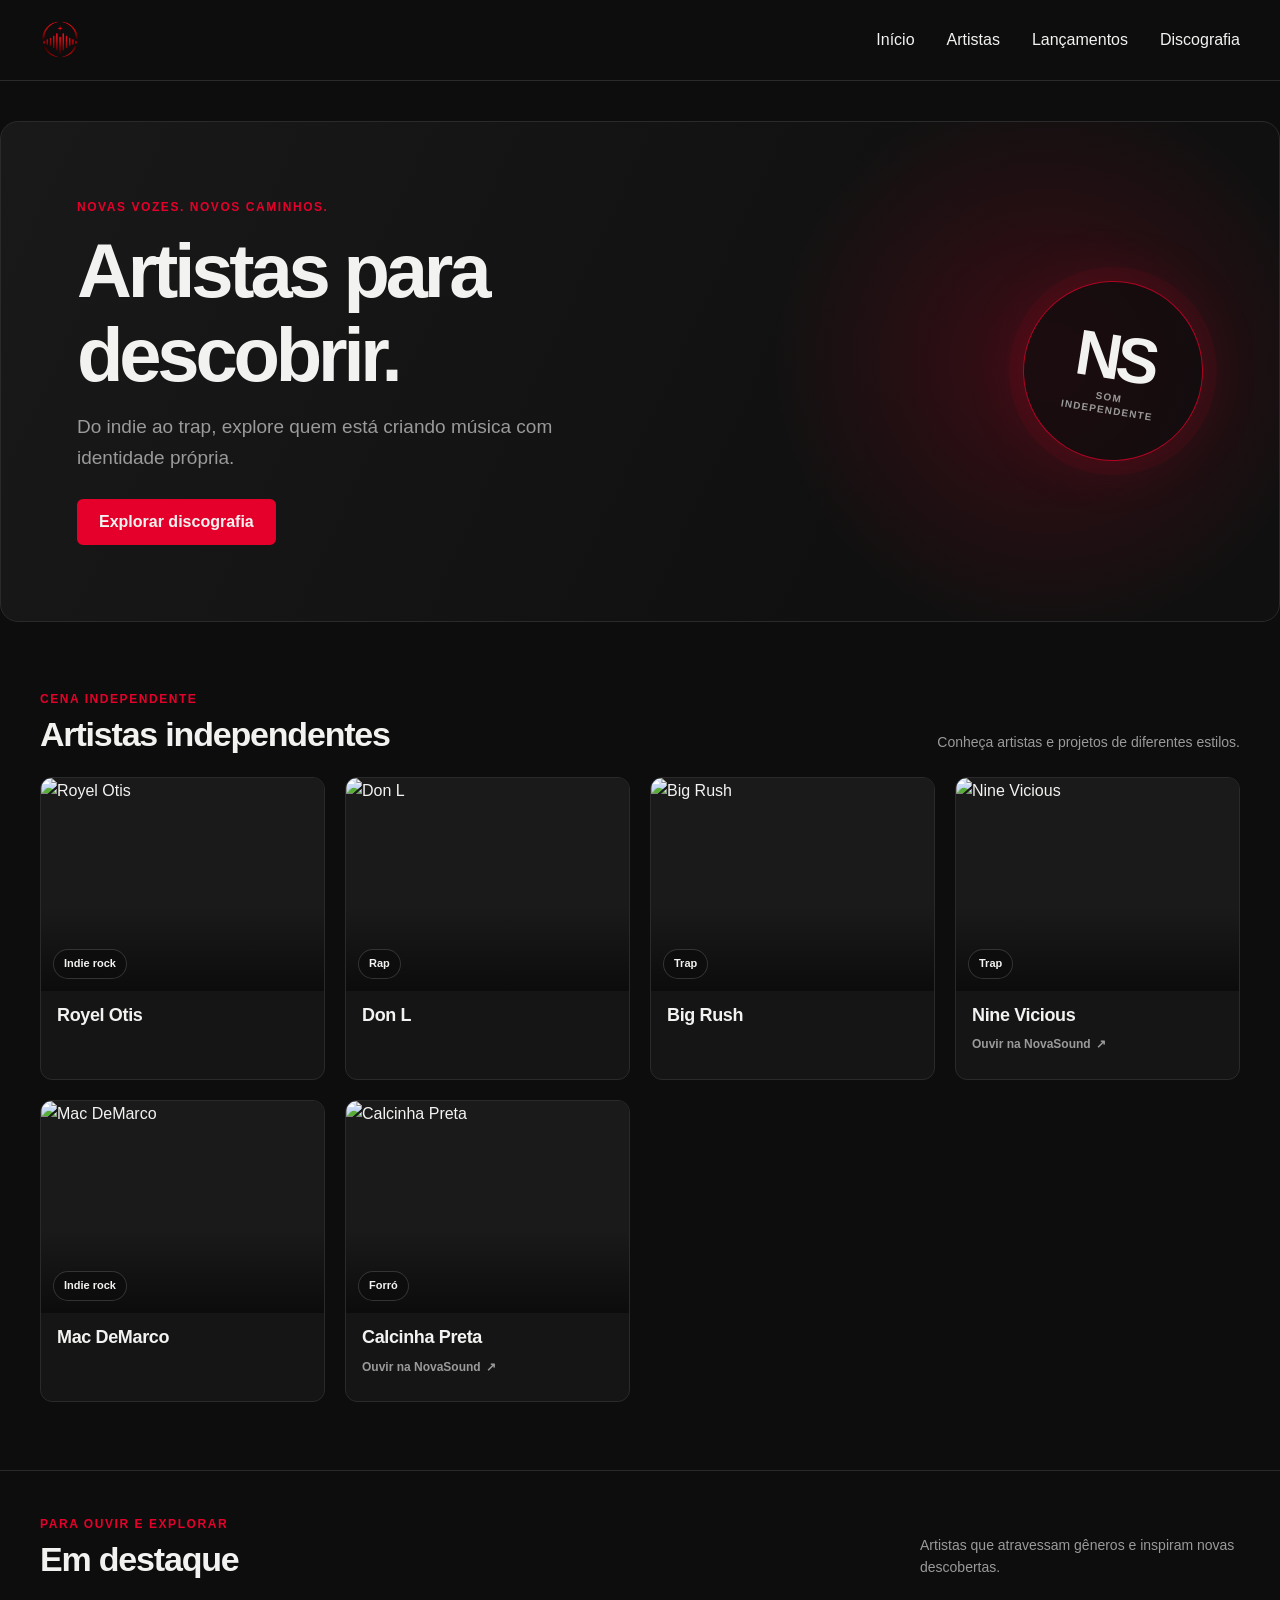
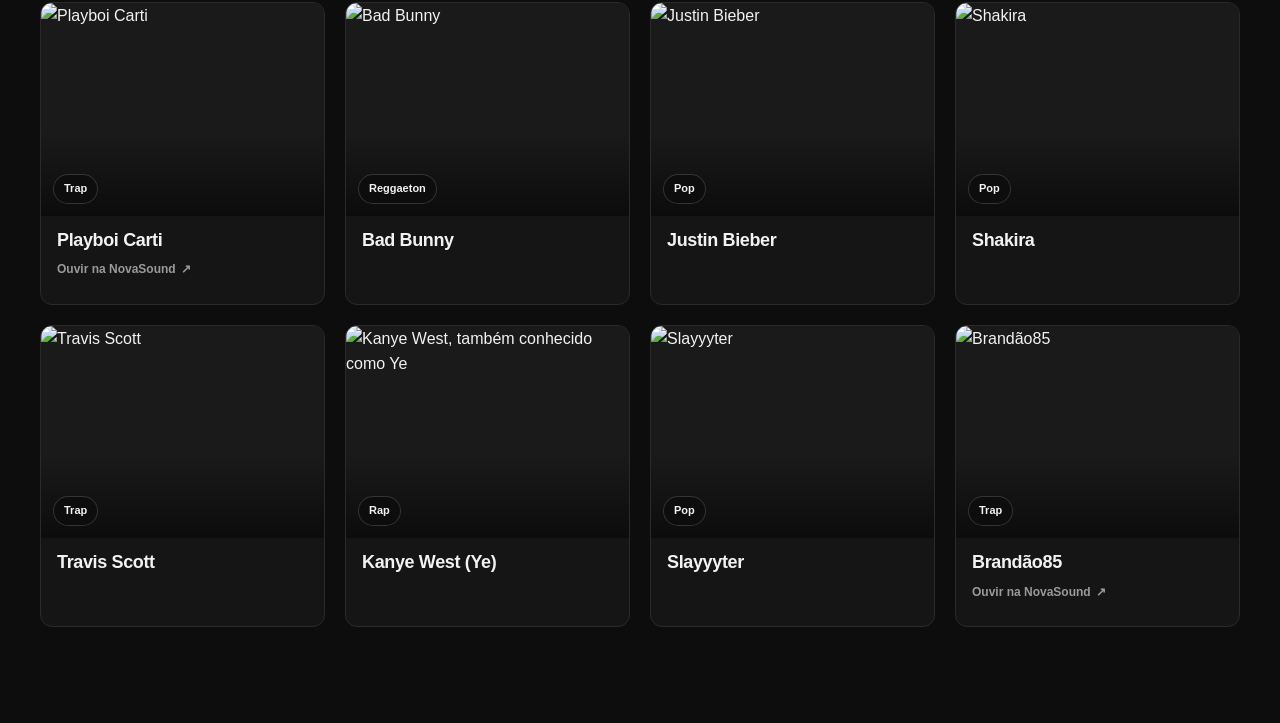
==== commit 6afda211: "Commit da página lançamentos, melhoria da artistas, etc" ====
--- a/artistas.html
+++ b/artistas.html
@@ -3,7 +3,7 @@
 <head>
     <meta charset="UTF-8">
     <meta name="viewport" content="width=device-width, initial-scale=1.0">
-    <meta name="description" content="Conheça artistas independentes em destaque na NovaSound.">
+    <meta name="description" content="Conheça artistas independentes e descubra novas sonoridades na NovaSound.">
     <title>Artistas — NovaSound</title>
     <link rel="stylesheet" href="style.css">
 </head>
@@ -13,45 +13,172 @@
     <nav aria-label="Navegação principal">
         <a href="index.html">Início</a>
         <a href="artistas.html" aria-current="page">Artistas</a>
+        <a href="novidades.html">Lançamentos</a>
         <a href="discografia.html">Discografia</a>
     </nav>
 </header>
-<main>
-    <section class="page-header">
-        <h1>Artistas</h1>
-        <p>Conheça quem está fazendo a cena independente acontecer.</p>
+
+<main class="artists-page">
+    <section class="artists-hero">
+        <div class="artists-hero-copy">
+            <p class="artists-kicker">NOVAS VOZES. NOVOS CAMINHOS.</p>
+            <h1>Artistas para descobrir.</h1>
+            <p>Do indie ao trap, explore quem está criando música com identidade própria.</p>
+            <a class="btn-primary" href="discografia.html">Explorar discografia</a>
+        </div>
+        <div class="artists-hero-stamp" aria-hidden="true">
+            <span>NS</span>
+            <small>Som<br>independente</small>
+        </div>
     </section>
 
-    <h2 class="section-title">Artistas independentes</h2>
-    <section class="artist-carousel" aria-label="Artistas independentes">
-        <button class="scroll-btn scroll-left" type="button" aria-label="Ver artistas anteriores">&#8592;</button>
-        <div class="artist-grid">
-            <article class="artist-card"><img src="https://i.guim.co.uk/img/media/d3176f7f112fd498ecbbba5b4e7712d146a72ced/0_993_10110_6068/master/10110.jpg?width=1200&height=900&quality=85&auto=format&fit=crop&s=07f41510bdfa2f67aaf2cc979cf09af9" alt="Royel Otis"><h3>Royel Otis</h3><p>Indie rock</p></article>
-            <article class="artist-card"><img src="https://encrypted-tbn0.gstatic.com/images?q=tbn:ANd9GcR9UEbUhCq9cbKV9nQ4XM9Mab8F6Xxumv_qgYW6FVFT_dpyOWMfPqhiDGds&s=10" alt="Don L"><h3>Don L</h3><p>Rap</p></article>
-            <article class="artist-card"><img src="https://res.cloudinary.com/shotgun/image/upload/v1771903900/production/artworks/artists/ogbigrush.jpg" alt="Big Rush"><h3>Big Rush</h3><p>Trap</p></article>
-            <a class="artist-card" href="discografia.html?artista=Nine%20Vicious"><img src="https://images.genius.com/897a589773c8ca26bb7b3cd39fbcaa9e.500x500x1.jpg" alt="Nine Vicious"><h3>Nine Vicious</h3><p>Trap · Ouvir álbum</p></a>
-            <article class="artist-card"><img src="https://i.scdn.co/image/ab6761610000e5ebc9aca5b6d4c528caf75e8a1d" alt="Mac DeMarco"><h3>Mac DeMarco</h3><p>Indie rock</p></article>
-            <a class="artist-card" href="discografia.html?artista=Calcinha%20Preta"><img src="https://s2-g1.glbimg.com/mlIAb9VPbDKXYWcsAlcYhiTG9LM=/0x0:1200x883/984x0/smart/filters:strip_icc()/i.s3.glbimg.com/v1/AUTH_59edd422c0c84a879bd37670ae4f538a/internal_photos/bs/2020/l/x/Xjo6nhR5adoFyzRieBpA/calcinhapreta.jpg" alt="Calcinha Preta"><h3>Calcinha Preta</h3><p>Forró · Ouvir álbum</p></a>
+    <section class="artist-directory-section" aria-labelledby="independentArtistsTitle">
+        <div class="artist-directory-heading">
+            <div>
+                <p class="artists-kicker">CENA INDEPENDENTE</p>
+                <h2 id="independentArtistsTitle">Artistas independentes</h2>
+            </div>
+            <p>Conheça artistas e projetos de diferentes estilos.</p>
         </div>
-        <button class="scroll-btn scroll-right" type="button" aria-label="Ver mais artistas">&#8594;</button>
+
+        <div class="artist-directory-grid">
+            <article class="artist-directory-card">
+                <div class="artist-directory-image">
+                    <img src="https://i.guim.co.uk/img/media/d3176f7f112fd498ecbbba5b4e7712d146a72ced/0_993_10110_6068/master/10110.jpg?width=1200&height=900&quality=85&auto=format&fit=crop&s=07f41510bdfa2f67aaf2cc979cf09af9" alt="Royel Otis">
+                    <span class="artist-genre-tag">Indie rock</span>
+                </div>
+                <div class="artist-directory-info"><h3>Royel Otis</h3></div>
+            </article>
+
+            <article class="artist-directory-card">
+                <div class="artist-directory-image">
+                    <img src="https://encrypted-tbn0.gstatic.com/images?q=tbn:ANd9GcR9UEbUhCq9cbKV9nQ4XM9Mab8F6Xxumv_qgYW6FVFT_dpyOWMfPqhiDGds&s=10" alt="Don L">
+                    <span class="artist-genre-tag">Rap</span>
+                </div>
+                <div class="artist-directory-info"><h3>Don L</h3></div>
+            </article>
+
+            <article class="artist-directory-card">
+                <div class="artist-directory-image">
+                    <img src="https://res.cloudinary.com/shotgun/image/upload/v1771903900/production/artworks/artists/ogbigrush.jpg" alt="Big Rush">
+                    <span class="artist-genre-tag">Trap</span>
+                </div>
+                <div class="artist-directory-info"><h3>Big Rush</h3></div>
+            </article>
+
+            <article class="artist-directory-card">
+                <div class="artist-directory-image">
+                    <img src="https://images.genius.com/897a589773c8ca26bb7b3cd39fbcaa9e.500x500x1.jpg" alt="Nine Vicious">
+                    <span class="artist-genre-tag">Trap</span>
+                </div>
+                <div class="artist-directory-info">
+                    <h3>Nine Vicious</h3>
+                    <a class="artist-directory-link" href="discografia.html?artista=Nine%20Vicious">Ouvir na NovaSound <span aria-hidden="true">&#8599;</span></a>
+                </div>
+            </article>
+
+            <article class="artist-directory-card">
+                <div class="artist-directory-image">
+                    <img src="https://i.scdn.co/image/ab6761610000e5ebc9aca5b6d4c528caf75e8a1d" alt="Mac DeMarco">
+                    <span class="artist-genre-tag">Indie rock</span>
+                </div>
+                <div class="artist-directory-info"><h3>Mac DeMarco</h3></div>
+            </article>
+
+            <article class="artist-directory-card">
+                <div class="artist-directory-image">
+                    <img src="https://s2-g1.glbimg.com/mlIAb9VPbDKXYWcsAlcYhiTG9LM=/0x0:1200x883/984x0/smart/filters:strip_icc()/i.s3.glbimg.com/v1/AUTH_59edd422c0c84a879bd37670ae4f538a/internal_photos/bs/2020/l/x/Xjo6nhR5adoFyzRieBpA/calcinhapreta.jpg" alt="Calcinha Preta">
+                    <span class="artist-genre-tag">Forró</span>
+                </div>
+                <div class="artist-directory-info">
+                    <h3>Calcinha Preta</h3>
+                    <a class="artist-directory-link" href="discografia.html?artista=Calcinha%20Preta">Ouvir na NovaSound <span aria-hidden="true">&#8599;</span></a>
+                </div>
+            </article>
+        </div>
     </section>
 
-    <h2 class="section-title">Em destaque</h2>
-    <section class="artist-carousel" aria-label="Artistas em destaque">
-        <button class="scroll-btn scroll-left" type="button" aria-label="Ver artistas anteriores">&#8592;</button>
-        <div class="artist-grid">
-            <article class="artist-card"><img src="https://www.billboard.com/wp-content/uploads/2025/03/playboi-carti-rolling-loud-california-2025-billboard-1548.jpg?w=942&h=628&crop=1" alt="Playboi Carti"><h3>Playboi Carti</h3><p>Trap</p></article>
-            <article class="artist-card"><img src="https://i.scdn.co/image/ab6761610000517481f47f44084e0a09b5f0fa13" alt="Bad Bunny"><h3>Bad Bunny</h3><p>Reggaeton</p></article>
-            <article class="artist-card"><img src="https://uploads.portalpopline.com.br/2025/09/apenas-uma-artista-barrar-justin-bieber-parada-estreia-singles-spotify-global.jpg" alt="Justin Bieber"><h3>Justin Bieber</h3><p>Pop</p></article>
-            <article class="artist-card"><img src="https://uploads.portalpopline.com.br/2026/02/shakira-capa-show.jpg" alt="Shakira"><h3>Shakira</h3><p>Pop</p></article>
-            <article class="artist-card"><img src="https://uploads.portalpopline.com.br/2025/08/the-town-travis-scott-after-party-aberta-publico-sp.jpg" alt="Travis Scott"><h3>Travis Scott</h3><p>Trap</p></article>
-            <article class="artist-card"><img src="https://f.i.uol.com.br/fotografia/2024/01/30/170661513265b8e15cd0500_1706615132_3x2_md.jpg" alt="Kanye West, também conhecido como Ye"><h3>Kanye West (Ye)</h3><p>Rap</p></article>
-            <article class="artist-card"><img src="https://static.stealthelook.com.br/wp-content/uploads/2026/04/slayyyter-2-20260410210327.jpg" alt="Slayyyter"><h3>Slayyyter</h3><p>Pop</p></article>
-            <a class="artist-card" href="discografia.html?artista=Brand%C3%A3o85"><img src="https://upload.wikimedia.org/wikipedia/commons/b/b1/Brandao85.jpg" alt="Brandão85"><h3>Brandão85</h3><p>Trap · Ouvir álbum</p></a>
+    <section class="artist-directory-section artist-spotlight-section" aria-labelledby="spotlightArtistsTitle">
+        <div class="artist-directory-heading">
+            <div>
+                <p class="artists-kicker">PARA OUVIR E EXPLORAR</p>
+                <h2 id="spotlightArtistsTitle">Em destaque</h2>
+            </div>
+            <p>Artistas que atravessam gêneros e inspiram novas descobertas.</p>
         </div>
-        <button class="scroll-btn scroll-right" type="button" aria-label="Ver mais artistas">&#8594;</button>
+
+        <div class="artist-directory-grid">
+            <article class="artist-directory-card">
+                <div class="artist-directory-image">
+                    <img src="https://www.billboard.com/wp-content/uploads/2025/03/playboi-carti-rolling-loud-california-2025-billboard-1548.jpg?w=942&h=628&crop=1" alt="Playboi Carti">
+                    <span class="artist-genre-tag">Trap</span>
+                </div>
+                <div class="artist-directory-info">
+                    <h3>Playboi Carti</h3>
+                    <a class="artist-directory-link" href="discografia.html?artista=Playboi%20Carti">Ouvir na NovaSound <span aria-hidden="true">&#8599;</span></a>
+                </div>
+            </article>
+
+            <article class="artist-directory-card">
+                <div class="artist-directory-image">
+                    <img src="https://i.scdn.co/image/ab6761610000517481f47f44084e0a09b5f0fa13" alt="Bad Bunny">
+                    <span class="artist-genre-tag">Reggaeton</span>
+                </div>
+                <div class="artist-directory-info"><h3>Bad Bunny</h3></div>
+            </article>
+
+            <article class="artist-directory-card">
+                <div class="artist-directory-image">
+                    <img src="https://uploads.portalpopline.com.br/2025/09/apenas-uma-artista-barrar-justin-bieber-parada-estreia-singles-spotify-global.jpg" alt="Justin Bieber">
+                    <span class="artist-genre-tag">Pop</span>
+                </div>
+                <div class="artist-directory-info"><h3>Justin Bieber</h3></div>
+            </article>
+
+            <article class="artist-directory-card">
+                <div class="artist-directory-image">
+                    <img src="https://uploads.portalpopline.com.br/2026/02/shakira-capa-show.jpg" alt="Shakira">
+                    <span class="artist-genre-tag">Pop</span>
+                </div>
+                <div class="artist-directory-info"><h3>Shakira</h3></div>
+            </article>
+
+            <article class="artist-directory-card">
+                <div class="artist-directory-image">
+                    <img src="https://uploads.portalpopline.com.br/2025/08/the-town-travis-scott-after-party-aberta-publico-sp.jpg" alt="Travis Scott">
+                    <span class="artist-genre-tag">Trap</span>
+                </div>
+                <div class="artist-directory-info"><h3>Travis Scott</h3></div>
+            </article>
+
+            <article class="artist-directory-card">
+                <div class="artist-directory-image">
+                    <img src="https://f.i.uol.com.br/fotografia/2024/01/30/170661513265b8e15cd0500_1706615132_3x2_md.jpg" alt="Kanye West, também conhecido como Ye">
+                    <span class="artist-genre-tag">Rap</span>
+                </div>
+                <div class="artist-directory-info"><h3>Kanye West (Ye)</h3></div>
+            </article>
+
+            <article class="artist-directory-card">
+                <div class="artist-directory-image">
+                    <img src="https://static.stealthelook.com.br/wp-content/uploads/2026/04/slayyyter-2-20260410210327.jpg" alt="Slayyyter">
+                    <span class="artist-genre-tag">Pop</span>
+                </div>
+                <div class="artist-directory-info"><h3>Slayyyter</h3></div>
+            </article>
+
+            <article class="artist-directory-card">
+                <div class="artist-directory-image">
+                    <img src="https://upload.wikimedia.org/wikipedia/commons/b/b1/Brandao85.jpg" alt="Brandão85">
+                    <span class="artist-genre-tag">Trap</span>
+                </div>
+                <div class="artist-directory-info">
+                    <h3>Brandão85</h3>
+                    <a class="artist-directory-link" href="discografia.html?artista=Brand%C3%A3o85">Ouvir na NovaSound <span aria-hidden="true">&#8599;</span></a>
+                </div>
+            </article>
+        </div>
     </section>
 </main>
-<script src="artistas.js"></script>
 </body>
 </html>
--- a/style.css
+++ b/style.css
@@ -754,3 +754,878 @@
     }
 }
 
+/* ---------- LANÇAMENTOS ---------- */
+
+.releases-page {
+    padding-bottom: 80px;
+}
+
+.releases-heading {
+    max-width: 900px;
+}
+
+.releases-kicker,
+.release-feature-label,
+.release-card-year {
+    color: var(--accent);
+    font-size: 12px;
+    font-weight: 800;
+    letter-spacing: 0.12em;
+    text-transform: uppercase;
+}
+
+.releases-heading h1 {
+    font-size: clamp(42px, 7vw, 72px);
+    letter-spacing: -0.05em;
+    margin: 8px 0 14px;
+}
+
+.releases-heading > p:last-child {
+    max-width: 600px;
+    font-size: 17px;
+}
+
+.release-feature {
+    max-width: 1440px;
+    margin: 0 auto 76px;
+    padding: 0 40px;
+}
+
+.release-feature-card {
+    position: relative;
+    display: grid;
+    grid-template-columns: minmax(0, 1.2fr) minmax(220px, 0.8fr);
+    align-items: center;
+    min-height: 350px;
+    padding: 32px 48px;
+    overflow: hidden;
+    isolation: isolate;
+    background: linear-gradient(115deg, #261116, #151112 56%, #101010);
+    border: 1px solid var(--border);
+    border-radius: 22px;
+}
+
+.release-feature-card::before {
+    position: absolute;
+    z-index: 0;
+    top: 50%;
+    right: 7%;
+    width: 340px;
+    height: 340px;
+    border-radius: 50%;
+    background: radial-gradient(circle, rgba(229, 0, 43, 0.3), rgba(229, 0, 43, 0) 70%);
+    content: '';
+    pointer-events: none;
+}
+
+.release-feature-cover {
+    display: block;
+    grid-column: 2;
+    grid-row: 1;
+    justify-self: center;
+    width: min(100%, 310px);
+    aspect-ratio: 1 / 1;
+    height: auto;
+    min-height: 0;
+    object-fit: cover;
+    background: var(--bg-elevated);
+    border: 8px solid rgba(255, 255, 255, 0.08);
+    border-radius: 14px;
+    box-shadow: 0 24px 56px rgba(0, 0, 0, 0.5);
+    transform: rotate(4deg);
+}
+
+.release-feature-content {
+    position: relative;
+    z-index: 1;
+    grid-column: 1;
+    grid-row: 1;
+    display: flex;
+    flex-direction: column;
+    align-items: flex-start;
+    justify-content: center;
+    padding: 10px clamp(12px, 3vw, 40px) 10px 0;
+}
+
+.release-feature-content .release-feature-label {
+    padding: 7px 11px;
+    border: 1px solid rgba(229, 0, 43, 0.4);
+    border-radius: 999px;
+    background: rgba(229, 0, 43, 0.1);
+}
+
+.release-feature-year {
+    margin-top: 18px;
+    color: var(--text-muted);
+    font-size: 14px;
+}
+
+.release-feature-content h2 {
+    margin-top: 8px;
+    font-size: clamp(34px, 4.5vw, 56px);
+    letter-spacing: -0.045em;
+}
+
+.release-feature-artist {
+    margin-top: 8px;
+    color: var(--text-muted);
+    font-size: 18px;
+}
+
+.release-feature-description {
+    max-width: 390px;
+    margin: 20px 0 28px;
+    color: var(--text-muted);
+}
+
+.release-list-section {
+    max-width: 1440px;
+    margin: 0 auto;
+    padding: 0 40px;
+}
+
+.release-section-heading {
+    display: flex;
+    align-items: end;
+    justify-content: space-between;
+    gap: 24px;
+    margin-bottom: 26px;
+}
+
+.release-section-heading h2 {
+    margin-top: 7px;
+    font-size: clamp(25px, 3vw, 34px);
+}
+
+.release-section-heading > p {
+    max-width: 300px;
+    color: var(--text-muted);
+    font-size: 14px;
+}
+
+.release-grid {
+    display: grid;
+    grid-template-columns: repeat(auto-fill, minmax(205px, 1fr));
+    gap: 24px;
+}
+
+.release-card {
+    overflow: hidden;
+    background: var(--bg-elevated);
+    border: 1px solid var(--border);
+    border-radius: 12px;
+    transition: transform 0.2s ease, border-color 0.2s ease;
+}
+
+.release-card:hover {
+    transform: translateY(-4px);
+    border-color: #555;
+}
+
+.release-card-cover-link {
+    display: block;
+    overflow: hidden;
+    background: #111;
+}
+
+.release-card-cover-link img {
+    display: block;
+    width: 100%;
+    aspect-ratio: 1 / 1;
+    object-fit: cover;
+    transition: transform 0.25s ease;
+}
+
+.release-card:hover .release-card-cover-link img {
+    transform: scale(1.035);
+}
+
+.release-card-info {
+    padding: 18px;
+}
+
+.release-card-year {
+    font-size: 10px;
+}
+
+.release-card-info h3 {
+    margin-top: 8px;
+    font-size: 19px;
+}
+
+.release-card-artist {
+    margin-top: 3px;
+    color: var(--text-muted);
+    font-size: 14px;
+}
+
+.release-card-link {
+    display: inline-block;
+    margin-top: 18px;
+    color: var(--text);
+    font-size: 13px;
+    font-weight: 700;
+}
+
+.release-card-link:hover {
+    color: var(--accent);
+}
+
+.release-card-link::after {
+    content: '  →';
+}
+
+@media (max-width: 700px) {
+    .release-feature,
+    .release-list-section {
+        padding-right: 24px;
+        padding-left: 24px;
+    }
+
+    .release-feature-card {
+        grid-template-columns: 1fr;
+        min-height: 0;
+        padding: 0;
+    }
+
+    .release-feature-cover {
+        grid-column: 1;
+        grid-row: 1;
+        width: min(62vw, 230px);
+        margin: 28px auto 0;
+        min-height: 0;
+        border-width: 6px;
+    }
+
+    .release-feature-card::before {
+        top: 18%;
+        right: 50%;
+        width: 260px;
+        height: 260px;
+        transform: translateX(50%);
+    }
+
+    .release-feature-content {
+        grid-column: 1;
+        grid-row: 2;
+        padding: 24px 28px 30px;
+    }
+
+    .release-feature-year {
+        margin-top: 18px;
+    }
+
+    .release-section-heading {
+        align-items: flex-start;
+        flex-direction: column;
+        gap: 8px;
+    }
+}
+
+@media (max-width: 480px) {
+    .release-feature-content {
+        padding: 22px;
+    }
+
+    .release-feature-description {
+        margin-bottom: 22px;
+    }
+
+    .release-grid {
+        grid-template-columns: repeat(2, minmax(0, 1fr));
+        gap: 14px;
+    }
+
+    .release-card-info {
+        padding: 12px;
+    }
+
+    .release-card-info h3 {
+        font-size: 16px;
+    }
+
+    .release-card-link {
+        margin-top: 12px;
+    }
+}
+
+/* ---------- DISCOGRAFIA POR GÊNERO ---------- */
+
+.genre-sections {
+    display: grid;
+    gap: 52px;
+    padding: 0 40px 80px;
+}
+
+.genre-section {
+    min-width: 0;
+}
+
+.genre-title {
+    display: flex;
+    align-items: center;
+    gap: 16px;
+    margin-bottom: 20px;
+    font-size: clamp(22px, 3vw, 30px);
+    letter-spacing: -0.025em;
+}
+
+.genre-title::after {
+    content: '';
+    height: 1px;
+    flex: 1;
+    background: var(--border);
+}
+
+.genre-section .album-grid {
+    padding: 0;
+}
+
+@media (max-width: 700px) {
+    .genre-sections {
+        gap: 42px;
+        padding: 0 24px 100px;
+    }
+}
+
+/* ---------- CARROSSEL DE ÁLBUNS EM DESTAQUE ---------- */
+
+.featured-section-toggle-row {
+    display: flex;
+    justify-content: flex-end;
+    width: min(1120px, calc(100% - 80px));
+    margin: 0 auto 10px;
+}
+
+.featured-section-toggle {
+    padding: 5px 0;
+    border: 0;
+    background: transparent;
+    color: var(--text-muted);
+    font: inherit;
+    font-size: 12px;
+    cursor: pointer;
+    transition: color 0.2s ease;
+}
+
+.featured-section-toggle:hover {
+    color: var(--accent);
+}
+
+.featured-section-toggle::after {
+    display: inline-block;
+    margin-left: 7px;
+    content: '⌃';
+}
+
+.featured-section-toggle[aria-expanded="false"]::after {
+    content: '⌄';
+}
+
+.featured-albums {
+    padding: 0 40px 54px;
+}
+
+.featured-albums[hidden] {
+    display: none;
+}
+
+.featured-albums-heading {
+    display: flex;
+    align-items: end;
+    justify-content: space-between;
+    gap: 20px;
+    max-width: 1120px;
+    margin: 0 auto 20px;
+}
+
+.featured-albums-heading h2 {
+    margin-top: 7px;
+    font-size: clamp(25px, 3vw, 34px);
+}
+
+.featured-albums-controls {
+    display: flex;
+    gap: 8px;
+}
+
+.featured-albums-control {
+    display: grid;
+    width: 42px;
+    height: 42px;
+    place-items: center;
+    border: 1px solid var(--border);
+    border-radius: 50%;
+    background: var(--bg-elevated);
+    color: var(--text);
+    font: inherit;
+    font-size: 18px;
+    cursor: pointer;
+    transition: color 0.2s ease, border-color 0.2s ease, background-color 0.2s ease;
+}
+
+.featured-albums-control:hover {
+    border-color: var(--accent);
+    background: var(--accent);
+}
+
+.featured-albums-toggle {
+    font-size: 14px;
+}
+
+.featured-album-slide {
+    max-width: 1120px;
+    margin: 0 auto;
+}
+
+.featured-album-card {
+    display: grid;
+    grid-template-columns: minmax(0, 0.85fr) minmax(0, 1.15fr);
+    min-height: 270px;
+    overflow: hidden;
+    border: 1px solid var(--border);
+    border-radius: 16px;
+    background: linear-gradient(115deg, #1c1c1c, #111);
+    animation: featured-album-appear 0.35s ease both;
+}
+
+.featured-album-cover {
+    display: block;
+    width: 100%;
+    height: 100%;
+    min-height: 270px;
+    background: var(--bg-elevated);
+    object-fit: cover;
+}
+
+.featured-album-content {
+    display: flex;
+    flex-direction: column;
+    align-items: flex-start;
+    justify-content: center;
+    padding: clamp(22px, 3.5vw, 44px);
+}
+
+.featured-album-label {
+    color: var(--accent);
+    font-size: 12px;
+    font-weight: 800;
+    letter-spacing: 0.12em;
+    text-transform: uppercase;
+}
+
+.featured-album-year {
+    margin-top: 16px;
+    color: var(--text-muted);
+    font-size: 14px;
+}
+
+.featured-album-title {
+    margin-top: 7px;
+    font-size: clamp(28px, 3.5vw, 46px);
+    letter-spacing: -0.045em;
+}
+
+.featured-album-artist {
+    margin-top: 8px;
+    color: var(--text-muted);
+    font-size: 16px;
+}
+
+.featured-album-link {
+    display: inline-block;
+    margin-top: 18px;
+    padding: 8px 16px;
+    border: 1px solid var(--border);
+    border-radius: 6px;
+    font-weight: 700;
+    transition: color 0.2s ease, border-color 0.2s ease, background-color 0.2s ease;
+}
+
+.featured-album-link:hover {
+    border-color: var(--accent);
+    background: var(--accent);
+    color: var(--text);
+}
+
+.featured-album-dots {
+    display: flex;
+    justify-content: center;
+    gap: 8px;
+    margin: 18px auto 0;
+}
+
+.featured-album-dot {
+    width: 8px;
+    height: 8px;
+    padding: 0;
+    border: 0;
+    border-radius: 999px;
+    background: #555;
+    cursor: pointer;
+    transition: width 0.2s ease, background-color 0.2s ease;
+}
+
+.featured-album-dot.is-active {
+    width: 26px;
+    background: var(--accent);
+}
+
+@keyframes featured-album-appear {
+    from {
+        opacity: 0.55;
+        transform: translateY(5px);
+    }
+    to {
+        opacity: 1;
+        transform: translateY(0);
+    }
+}
+
+@media (max-width: 700px) {
+    .featured-section-toggle-row {
+        width: calc(100% - 48px);
+    }
+
+    .featured-albums {
+        padding: 0 24px 42px;
+    }
+
+    .featured-album-card {
+        grid-template-columns: 1fr;
+    }
+
+    .featured-album-cover {
+        min-height: 0;
+        aspect-ratio: 16 / 9;
+    }
+}
+
+@media (max-width: 480px) {
+    .featured-section-toggle-row {
+        width: calc(100% - 32px);
+    }
+
+    .featured-albums {
+        padding-right: 16px;
+        padding-left: 16px;
+    }
+
+    .featured-albums-heading {
+        align-items: flex-start;
+        flex-direction: column;
+    }
+
+    .featured-albums-control {
+        width: 38px;
+        height: 38px;
+    }
+}
+
+@media (prefers-reduced-motion: reduce) {
+    .featured-album-card {
+        animation: none;
+    }
+}
+
+/* ---------- PÁGINA DE ARTISTAS ---------- */
+
+.artists-page {
+    padding-bottom: 96px;
+}
+
+.artists-hero {
+    position: relative;
+    display: flex;
+    align-items: center;
+    justify-content: space-between;
+    gap: 40px;
+    max-width: 1360px;
+    min-height: 340px;
+    margin: 40px auto 0;
+    padding: clamp(34px, 6vw, 76px);
+    overflow: hidden;
+    border: 1px solid var(--border);
+    border-radius: 18px;
+    background:
+        radial-gradient(circle at 82% 48%, rgba(229, 0, 43, 0.2), transparent 26%),
+        linear-gradient(115deg, #191919, #101010 70%);
+}
+
+.artists-hero-copy {
+    position: relative;
+    z-index: 1;
+    max-width: 700px;
+}
+
+.artists-kicker {
+    color: var(--accent);
+    font-size: 12px;
+    font-weight: 800;
+    letter-spacing: 0.13em;
+    text-transform: uppercase;
+}
+
+.artists-hero h1 {
+    margin: 12px 0 16px;
+    font-size: clamp(42px, 7vw, 76px);
+    letter-spacing: -0.055em;
+}
+
+.artists-hero-copy > p:not(.artists-kicker) {
+    max-width: 560px;
+    color: var(--text-muted);
+    font-size: clamp(16px, 2vw, 19px);
+}
+
+.artists-hero-copy .btn-primary {
+    margin-top: 26px;
+}
+
+.artists-hero-stamp {
+    position: relative;
+    z-index: 1;
+    display: flex;
+    width: 180px;
+    height: 180px;
+    flex: 0 0 auto;
+    flex-direction: column;
+    align-items: center;
+    justify-content: center;
+    gap: 3px;
+    border: 1px solid rgba(229, 0, 43, 0.75);
+    border-radius: 50%;
+    background: rgba(13, 13, 13, 0.66);
+    box-shadow: 0 0 0 14px rgba(229, 0, 43, 0.06), 0 0 60px rgba(229, 0, 43, 0.15);
+    transform: rotate(9deg);
+}
+
+.artists-hero-stamp span {
+    color: var(--text);
+    font-family: var(--font-heading);
+    font-size: 64px;
+    font-weight: 700;
+    letter-spacing: -0.08em;
+    line-height: 1;
+}
+
+.artists-hero-stamp small {
+    color: var(--text-muted);
+    font-size: 10px;
+    font-weight: 700;
+    letter-spacing: 0.12em;
+    line-height: 1.25;
+    text-align: center;
+    text-transform: uppercase;
+}
+
+.artist-directory-section {
+    max-width: 1440px;
+    margin: 68px auto 0;
+    padding: 0 40px;
+}
+
+.artist-directory-heading {
+    display: flex;
+    align-items: end;
+    justify-content: space-between;
+    gap: 24px;
+    margin-bottom: 24px;
+}
+
+.artist-directory-heading h2 {
+    margin-top: 7px;
+    font-size: clamp(25px, 3vw, 34px);
+    letter-spacing: -0.035em;
+}
+
+.artist-directory-heading > p {
+    max-width: 320px;
+    color: var(--text-muted);
+    font-size: 14px;
+}
+
+.artist-directory-grid {
+    display: grid;
+    grid-template-columns: repeat(4, minmax(0, 1fr));
+    gap: 20px;
+}
+
+.artist-directory-card {
+    min-width: 0;
+    overflow: hidden;
+    border: 1px solid var(--border);
+    border-radius: 12px;
+    background: #151515;
+    transition: transform 0.2s ease, border-color 0.2s ease;
+}
+
+.artist-directory-card:hover {
+    transform: translateY(-4px);
+    border-color: rgba(229, 0, 43, 0.65);
+}
+
+.artist-directory-image {
+    position: relative;
+    overflow: hidden;
+    background: var(--bg-elevated);
+}
+
+.artist-directory-image::after {
+    position: absolute;
+    right: 0;
+    bottom: 0;
+    left: 0;
+    height: 40%;
+    background: linear-gradient(transparent, rgba(0, 0, 0, 0.55));
+    content: '';
+    pointer-events: none;
+}
+
+.artist-directory-image img {
+    display: block;
+    width: 100%;
+    aspect-ratio: 4 / 3;
+    object-fit: cover;
+    transition: transform 0.3s ease;
+}
+
+.artist-directory-card:hover .artist-directory-image img {
+    transform: scale(1.04);
+}
+
+.artist-genre-tag {
+    position: absolute;
+    z-index: 1;
+    bottom: 12px;
+    left: 12px;
+    padding: 5px 10px;
+    border: 1px solid rgba(255, 255, 255, 0.16);
+    border-radius: 999px;
+    background: rgba(13, 13, 13, 0.8);
+    color: var(--text);
+    font-size: 11px;
+    font-weight: 700;
+    backdrop-filter: blur(8px);
+}
+
+.artist-directory-info {
+    min-height: 88px;
+    padding: 15px 16px 16px;
+}
+
+.artist-directory-info h3 {
+    font-size: 18px;
+    letter-spacing: -0.02em;
+}
+
+.artist-directory-link {
+    display: inline-flex;
+    align-items: center;
+    gap: 5px;
+    margin-top: 10px;
+    color: var(--text-muted);
+    font-size: 12px;
+    font-weight: 700;
+    transition: color 0.2s ease;
+}
+
+.artist-directory-link:hover {
+    color: var(--accent);
+}
+
+.artist-spotlight-section {
+    padding-top: 44px;
+    border-top: 1px solid var(--border);
+}
+
+@media (max-width: 1100px) {
+    .artists-hero,
+    .artist-directory-section {
+        margin-right: 32px;
+        margin-left: 32px;
+    }
+
+    .artist-directory-section {
+        padding-right: 0;
+        padding-left: 0;
+    }
+
+    .artist-directory-grid {
+        grid-template-columns: repeat(3, minmax(0, 1fr));
+    }
+}
+
+@media (max-width: 700px) {
+    .artists-hero {
+        align-items: flex-start;
+        min-height: 0;
+        margin: 24px;
+        padding: 34px 28px;
+    }
+
+    .artists-hero-stamp {
+        position: absolute;
+        top: 20px;
+        right: 20px;
+        width: 108px;
+        height: 108px;
+        opacity: 0.55;
+    }
+
+    .artists-hero-stamp span {
+        font-size: 42px;
+    }
+
+    .artists-hero-stamp small {
+        font-size: 7px;
+    }
+
+    .artist-directory-section {
+        margin: 54px 24px 0;
+    }
+
+    .artist-directory-heading {
+        align-items: flex-start;
+        flex-direction: column;
+        gap: 8px;
+    }
+
+    .artist-directory-grid {
+        grid-template-columns: repeat(2, minmax(0, 1fr));
+        gap: 14px;
+    }
+}
+
+@media (max-width: 420px) {
+    .artists-hero {
+        margin: 18px;
+        padding: 28px 22px;
+    }
+
+    .artists-hero-stamp {
+        display: none;
+    }
+
+    .artist-directory-section {
+        margin-right: 18px;
+        margin-left: 18px;
+    }
+
+    .artist-directory-info {
+        min-height: 78px;
+        padding: 12px;
+    }
+
+    .artist-directory-info h3 {
+        font-size: 16px;
+    }
+}
+
+@media (prefers-reduced-motion: reduce) {
+    .artist-directory-card,
+    .artist-directory-image img {
+        transition: none;
+    }
+}
+
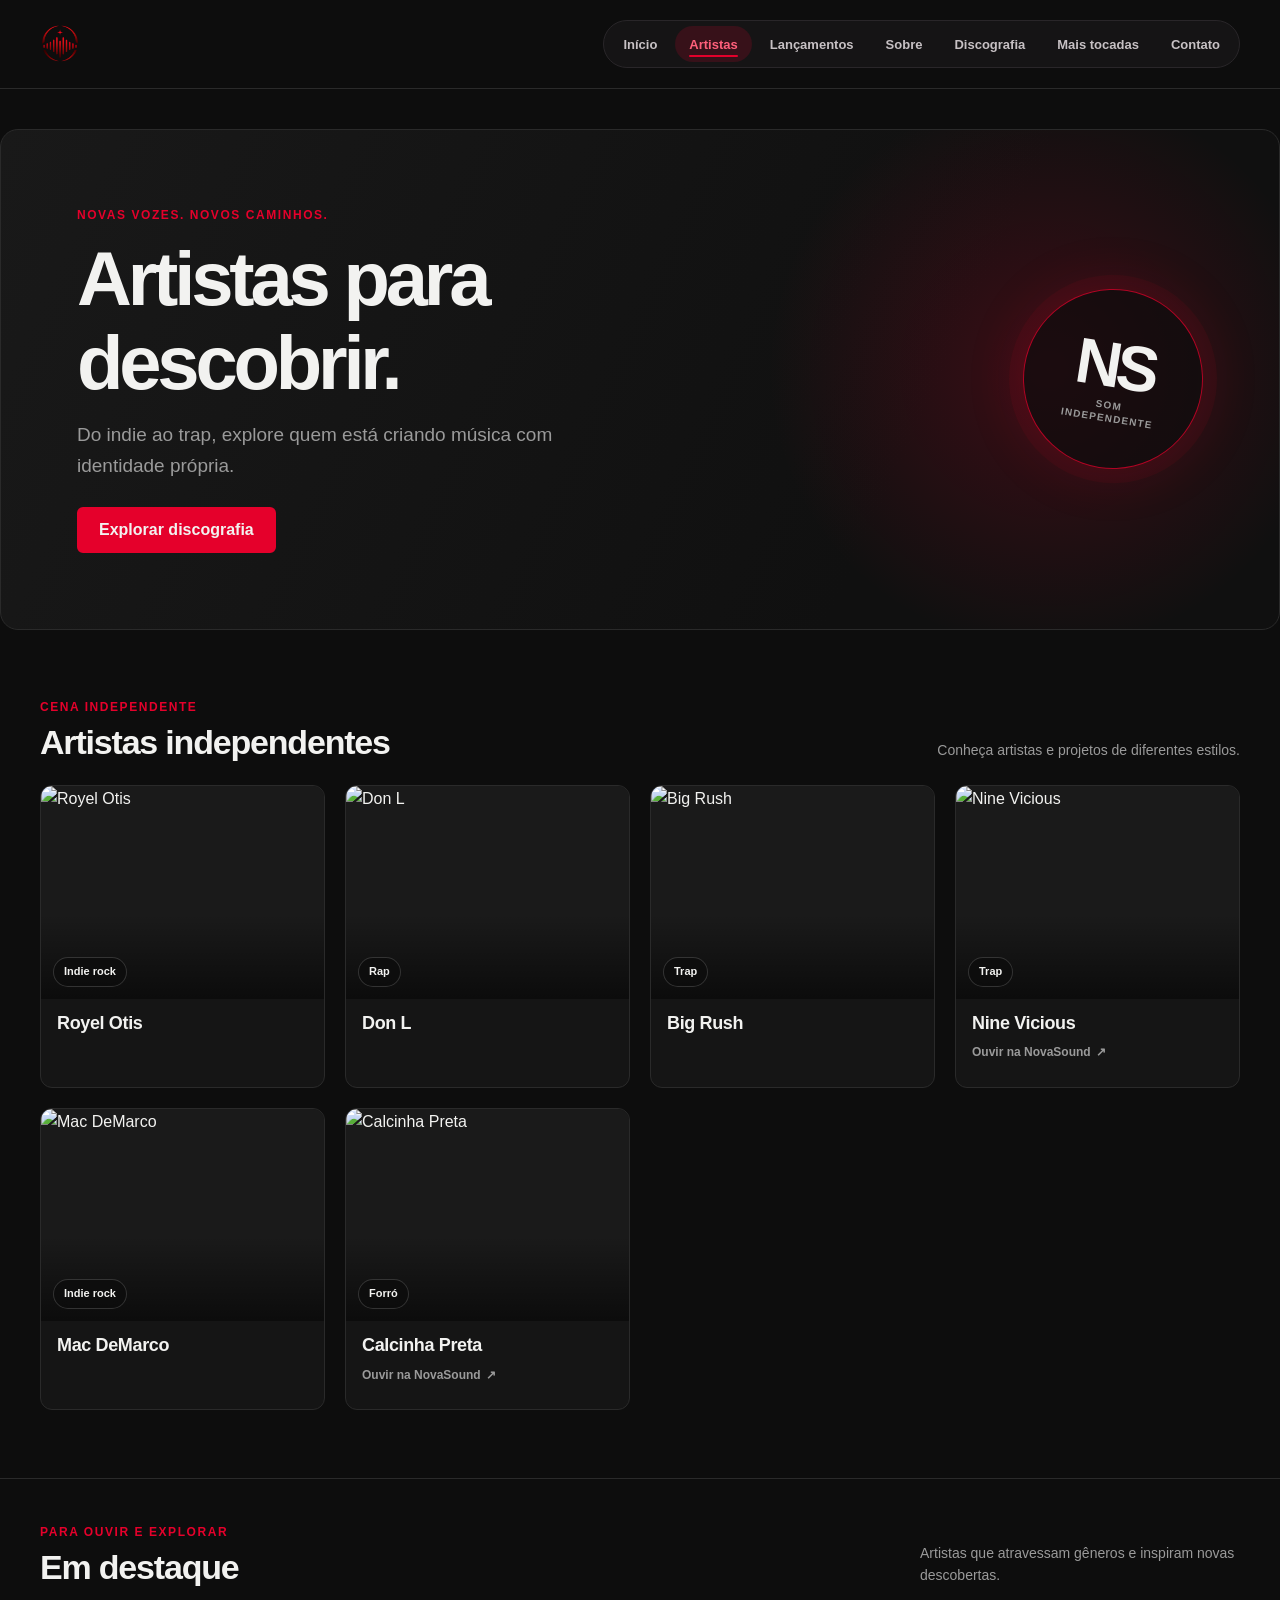
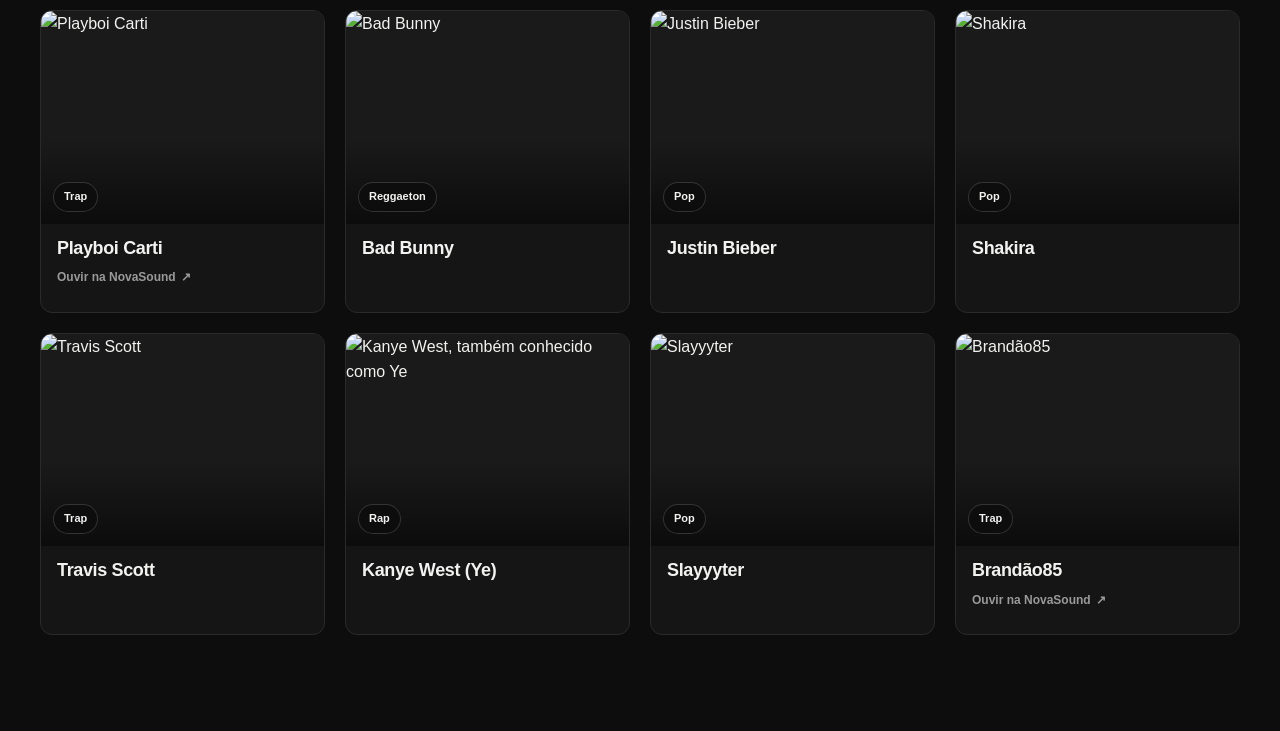
==== commit c3fbe484: "Mudança drástica no site: Adição da página mais tocadas, sobre, novidades, melhoria no index e artis" ====
--- a/artistas.html
+++ b/artistas.html
@@ -14,7 +14,10 @@
         <a href="index.html">Início</a>
         <a href="artistas.html" aria-current="page">Artistas</a>
         <a href="novidades.html">Lançamentos</a>
-        <a href="discografia.html">Discografia</a>
+        <a href="sobre.html">Sobre</a>
+<a href="discografia.html">Discografia</a>
+<a href="mais-tocadas.html">Mais tocadas</a>
+<a href="contato.html">Contato</a>
     </nav>
 </header>
 
--- a/style.css
+++ b/style.css
@@ -67,13 +67,58 @@
         object-fit: contain;
     }
 
-    nav {
+    header nav {
         display: flex;
-        gap: 32px;
-    }
-
-    nav a:hover {
-        color: var(--accent);
+        align-items: center;
+        gap: 4px;
+        padding: 5px;
+        border: 1px solid #292629;
+        border-radius: 999px;
+        background: #151415;
+    }
+
+    header nav a {
+        position: relative;
+        display: inline-flex;
+        box-sizing: border-box;
+        width: auto;
+        height: 36px;
+        min-height: 36px;
+        align-items: center;
+        justify-content: center;
+        padding: 0 14px;
+        border-radius: 999px;
+        color: #c7c1c4;
+        font-size: 13px;
+        font-weight: 600;
+        line-height: 1;
+        white-space: nowrap;
+        transition: color .18s ease, background-color .18s ease, transform .18s ease;
+    }
+
+    header nav a:hover {
+        background: #252225;
+        color: #fff;
+    }
+
+    header nav a:active {
+        transform: scale(.97);
+    }
+
+    header nav a[aria-current="page"] {
+        background: rgba(229, 0, 43, .16);
+        color: #ff607b;
+    }
+
+    header nav a[aria-current="page"]::after {
+        position: absolute;
+        right: 14px;
+        bottom: 5px;
+        left: 14px;
+        height: 2px;
+        border-radius: 2px;
+        background: var(--accent);
+        content: "";
     }
 
     a:focus-visible,
@@ -85,12 +130,439 @@
 
     /* ---------- HERO ---------- */
 
+
     .hero{
-        padding: 120px 40px;
+        padding: 48px 40px;
+        min-height: 340px;
+        max-width: 500px;
+    }
+
+    .inicio-hero{
+        position: relative;
+        display: grid;
+        grid-template-columns: minmax(0, 1.12fr) minmax(300px, .88fr);
+        align-items: center;
+        gap: clamp(20px, 3vw, 42px);
+        width: calc(100% - 80px);
+        max-width: 1200px;
+        min-height: 375px;
+        margin: 28px auto 0;
+        padding: clamp(28px, 4vw, 54px);
+        overflow: hidden;
+        border: 1px solid var(--border);
+        border-radius: 18px;
+        background:
+            radial-gradient(circle at 82% 48%, rgba(229, 0, 43, 0.2), transparent 26%),
+            linear-gradient(115deg, #191919, #101010 70%);
+    }
+
+    .home-hero-copy {
+        position: relative;
+        z-index: 1;
         max-width: 700px;
     }
 
+    .home-welcome {
+        display: grid;
+        grid-template-columns: minmax(0, 1.08fr) minmax(260px, .92fr);
+        align-items: center;
+        gap: clamp(20px, 3vw, 42px);
+        width: calc(100% - 80px);
+        max-width: 1200px;
+        min-height: 315px;
+        margin: 28px auto 0;
+        padding: clamp(28px, 3.5vw, 50px);
+        overflow: hidden;
+        border: 1px solid var(--border);
+        border-radius: 18px;
+        background:
+            radial-gradient(circle at 78% 44%, rgba(229, 0, 43, .15), transparent 25%),
+            linear-gradient(115deg, #171617, #101010 70%);
+    }
+
+    .home-welcome-copy {
+        position: relative;
+        z-index: 1;
+        max-width: 680px;
+    }
+
+    .home-welcome-kicker {
+        margin-bottom: 12px !important;
+        color: #ff526e !important;
+        font-size: 11px !important;
+        font-weight: 800;
+        letter-spacing: .16em;
+    }
+
+    .home-welcome-copy h1 {
+        max-width: 590px;
+        margin-bottom: 12px;
+        font-size: clamp(33px, 4.2vw, 51px);
+        letter-spacing: -.055em;
+    }
+
+    .home-welcome-copy > p:not(.home-welcome-kicker) {
+        max-width: 560px;
+        margin-bottom: 20px;
+        color: var(--text-muted);
+        font-size: clamp(14px, 1.35vw, 17px);
+    }
+
+    .home-welcome-art {
+        position: relative;
+        display: grid;
+        min-height: 220px;
+        place-items: center;
+        overflow: hidden;
+    }
+
+    .home-sound-glow {
+        position: absolute;
+        width: 76%;
+        height: 48%;
+        border-radius: 50%;
+        background: rgba(229, 0, 43, .2);
+        filter: blur(48px);
+    }
+
+    .home-sound-visual {
+        position: relative;
+        z-index: 1;
+        display: flex;
+        align-items: center;
+        justify-content: center;
+        gap: clamp(12px, 2vw, 24px);
+        width: min(100%, 365px);
+        padding: 19px 15px;
+        border-top: 1px solid rgba(255, 255, 255, .12);
+        border-bottom: 1px solid rgba(255, 255, 255, .12);
+        transform: rotate(-5deg);
+    }
+
+    .home-sound-play {
+        display: block;
+        flex: 0 0 68px;
+        width: 68px;
+        height: 80px;
+        border-radius: 18px;
+        background: linear-gradient(145deg, #ff3154, #b00027 75%);
+        clip-path: polygon(0 0, 100% 50%, 0 100%);
+        filter: drop-shadow(0 12px 22px rgba(229, 0, 43, .35));
+    }
+
+    .home-sound-bars {
+        display: flex;
+        align-items: center;
+        gap: clamp(5px, .9vw, 10px);
+        height: 108px;
+    }
+
+    .home-sound-bars i {
+        display: block;
+        width: clamp(6px, .8vw, 10px);
+        height: 35%;
+        border-radius: 999px;
+        background: linear-gradient(180deg, #ff526e, #d1002b 78%, #8c0019);
+        box-shadow: 0 0 18px rgba(229, 0, 43, .17);
+    }
+
+    .home-sound-bars i:nth-child(1),
+    .home-sound-bars i:nth-child(13) { height: 28%; }
+    .home-sound-bars i:nth-child(2),
+    .home-sound-bars i:nth-child(12) { height: 48%; }
+    .home-sound-bars i:nth-child(3),
+    .home-sound-bars i:nth-child(11) { height: 72%; }
+    .home-sound-bars i:nth-child(4),
+    .home-sound-bars i:nth-child(10) { height: 94%; }
+    .home-sound-bars i:nth-child(5),
+    .home-sound-bars i:nth-child(9) { height: 66%; }
+    .home-sound-bars i:nth-child(6),
+    .home-sound-bars i:nth-child(8) { height: 44%; }
+    .home-sound-bars i:nth-child(7) { height: 82%; }
+
+    .home-sound-label {
+        position: relative;
+        z-index: 1;
+        margin-top: -10px;
+        color: #ddcbd0;
+        font-size: 9px;
+        font-weight: 800;
+        letter-spacing: .2em;
+        text-align: center;
+    }
+
+    .home-welcome-art-caption {
+        position: absolute;
+        right: 0;
+        bottom: 0;
+        left: 0;
+        color: #a99da1;
+        font-size: 10px;
+        font-weight: 800;
+        letter-spacing: .22em;
+        text-align: center;
+    }
+
+    .home-hero-copy > .home-hero-kicker {
+        display: inline-flex;
+        margin: 0 0 12px !important;
+        padding: 5px 9px;
+        border: 1px solid rgba(255, 82, 110, .32);
+        border-radius: 999px;
+        background: rgba(229, 0, 43, .1);
+        color: #ff526e;
+        font-size: 10px;
+        font-weight: 800;
+        letter-spacing: .15em;
+    }
+
+    .home-hero-copy h2 {
+        max-width: 660px;
+        margin-bottom: 16px;
+        font-size: clamp(33px, 4.3vw, 53px);
+        letter-spacing: -.055em;
+    }
+
+    .home-hero-copy > .home-hero-description {
+        max-width: 560px;
+        margin-bottom: 20px;
+        color: var(--text-muted);
+        font-size: clamp(15px, 1.35vw, 17px);
+    }
+
+    .home-hero-copy .hero-actions {
+        gap: 18px;
+    }
+
+    .home-hero-copy .btn-primary,
+    .home-hero-copy .btn-secondary {
+        padding: 6px 15px;
+        font-size: 13px;
+    }
+
+    .home-share-scene {
+        position: relative;
+        display: grid;
+        min-height: 215px;
+        place-items: center;
+    }
+
+    .home-scene-orbit {
+        position: absolute;
+        width: 178px;
+        height: 178px;
+        border: 1px solid rgba(255, 82, 110, .2);
+        border-radius: 50%;
+    }
+
+    .home-scene-orbit-one {
+        transform: scaleX(1.25) rotate(25deg);
+    }
+
+    .home-scene-orbit-two {
+        transform: scaleX(.7) rotate(-35deg);
+    }
+
+    .home-chat-card {
+        position: relative;
+        z-index: 1;
+        width: min(100%, 275px);
+        padding: 13px;
+        border: 1px solid #383135;
+        border-radius: 16px;
+        background: linear-gradient(145deg, rgba(30, 27, 29, .98), rgba(17, 16, 17, .98));
+        box-shadow: 0 24px 70px rgba(0, 0, 0, .42), 0 0 45px rgba(229, 0, 43, .1);
+        transform: rotate(2deg);
+    }
+
+    .home-chat-heading {
+        display: flex;
+        align-items: center;
+        gap: 10px;
+        padding-bottom: 12px;
+        border-bottom: 1px solid #302b2e;
+    }
+
+    .home-chat-avatar {
+        display: grid;
+        flex: 0 0 34px;
+        width: 34px;
+        height: 34px;
+        place-items: center;
+        border-radius: 50%;
+        background: linear-gradient(140deg, #f53659, #7e1026);
+        color: #fff;
+        font-family: var(--font-heading);
+        font-weight: 700;
+    }
+
+    .home-chat-heading strong,
+    .home-chat-heading small,
+    .home-chat-discovery strong,
+    .home-chat-discovery small {
+        display: block;
+    }
+
+    .home-chat-heading strong {
+        font-size: 12px;
+    }
+
+    .home-chat-heading small,
+    .home-chat-discovery small {
+        margin-top: 2px;
+        color: var(--text-muted);
+        font-size: 10px;
+    }
+
+    .home-chat-dots {
+        margin-left: auto;
+        color: #91898e;
+        letter-spacing: 2px;
+    }
+
+    .home-chat-card .home-chat-bubble {
+        width: fit-content;
+        max-width: 86%;
+        margin: 12px 0 0;
+        padding: 8px 11px;
+        border: 1px solid #373135;
+        border-radius: 12px 12px 12px 3px;
+        color: #e9e3e6;
+        font-size: 12px;
+    }
+
+    .home-chat-bubble-sent {
+        margin-left: auto !important;
+        border-color: rgba(229, 0, 43, .32) !important;
+        border-radius: 12px 12px 3px 12px !important;
+        background: rgba(229, 0, 43, .16);
+    }
+
+    .home-chat-bubble-received {
+        background: #211e20;
+    }
+
+    .home-chat-discovery {
+        display: flex;
+        align-items: center;
+        gap: 8px;
+        margin-top: 13px;
+        padding: 10px;
+        border: 1px solid #332d31;
+        border-radius: 10px;
+        background: #111;
+    }
+
+    .home-chat-play {
+        display: grid;
+        flex: 0 0 28px;
+        width: 28px;
+        height: 28px;
+        place-items: center;
+        border-radius: 50%;
+        background: var(--accent);
+        color: #fff;
+        font-size: 12px;
+    }
+
+    .home-chat-discovery strong {
+        font-size: 12px;
+    }
+
+    .home-wave {
+        display: flex;
+        height: 23px;
+        align-items: center;
+        justify-content: space-between;
+        gap: 4px;
+        margin-top: 13px;
+        padding: 0 4px;
+    }
+
+    .home-wave i {
+        display: block;
+        width: 3px;
+        height: 9px;
+        border-radius: 3px;
+        background: linear-gradient(#ff6e84, #cc1235);
+    }
+
+    .home-wave i:nth-child(3n) { height: 18px; }
+    .home-wave i:nth-child(4n) { height: 24px; }
+    .home-wave i:nth-child(5n) { height: 13px; }
+    .home-wave i:nth-child(7n) { height: 21px; }
+
+    .home-scene-caption {
+        position: absolute;
+        right: 0;
+        bottom: 2px;
+        left: 0;
+        color: #aa969c;
+        font-size: 10px;
+        font-weight: 800;
+        letter-spacing: .17em;
+        text-align: center;
+    }
+
+    .home-hero-highlights {
+        display: grid;
+        grid-column: 1 / -1;
+        grid-template-columns: repeat(3, minmax(0, 1fr));
+        gap: 16px;
+        padding-top: 18px;
+        border-top: 1px solid rgba(255, 255, 255, .1);
+    }
+
+    .home-highlight {
+        display: flex;
+        align-items: center;
+        gap: 10px;
+        min-width: 0;
+    }
+
+    .home-highlight-icon {
+        display: grid;
+        flex: 0 0 30px;
+        width: 30px;
+        height: 30px;
+        place-items: center;
+        border: 1px solid rgba(255, 82, 110, .32);
+        border-radius: 50%;
+        background: rgba(229, 0, 43, .1);
+        color: #ff637d;
+        font-size: 16px;
+        font-weight: 700;
+    }
+
+    .home-highlight-icon-price {
+        flex-basis: 44px;
+        width: 44px;
+        font-size: 11px;
+        letter-spacing: -.04em;
+    }
+
+    .home-highlight-icon-search {
+        font-size: 25px;
+        line-height: 1;
+    }
+
+    .home-highlight h2 {
+        font-family: var(--font-body);
+        font-size: 12px;
+        font-weight: 700;
+        line-height: 1.3;
+    }
+
+    .home-highlight p {
+        margin: 3px 0 0 !important;
+        color: var(--text-muted);
+        font-size: 10px !important;
+        line-height: 1.4;
+    }
+
     .hero h1{
+        padding: 0px;
+        max-width: 700px;
         font-size: clamp(2.25rem, 7vw, 56px);
         margin-bottom: 18px;
     }
@@ -639,15 +1111,70 @@
         padding: 14px 20px;
     }
 
-    nav {
+    header nav {
         flex-wrap: wrap;
         justify-content: flex-end;
-        gap: 10px 18px;
-        font-size: 14px;
+        gap: 3px;
+    }
+
+    header nav a {
+        min-height: 36px;
+        padding: 0 11px;
+        font-size: 12px;
     }
 
     .hero {
         padding: 72px 24px;
+    }
+
+    .inicio-hero {
+        grid-template-columns: 1fr;
+        width: auto;
+        min-height: 0;
+        margin: 20px;
+        padding: 28px 24px;
+    }
+
+    .home-welcome {
+        grid-template-columns: 1fr;
+        width: auto;
+        min-height: 0;
+        margin: 20px;
+        padding: 28px 24px 16px;
+    }
+
+    .home-welcome-art {
+        min-height: 188px;
+    }
+
+    .home-sound-visual {
+        width: min(100%, 300px);
+        gap: 11px;
+        padding: 14px 9px;
+    }
+
+    .home-sound-play {
+        flex-basis: 50px;
+        width: 50px;
+        height: 60px;
+    }
+
+    .home-sound-bars {
+        gap: 5px;
+        height: 84px;
+    }
+
+    .home-share-scene {
+        min-height: 212px;
+        margin-top: 6px;
+    }
+
+    .home-hero-highlights {
+        gap: 12px;
+    }
+
+    .home-scene-caption {
+        bottom: -2px;
     }
 
     .page-header {
@@ -727,12 +1254,326 @@
     }
 }
 
+/* ---------- CONTATO ---------- */
+
+.contact-page {
+    max-width: 1360px;
+    margin: 0 auto;
+    padding: 46px 40px 96px;
+}
+
+.contact-hero {
+    position: relative;
+    display: flex;
+    min-height: 250px;
+    align-items: center;
+    justify-content: space-between;
+    gap: 32px;
+    padding: 42px 54px;
+    overflow: hidden;
+    border: 1px solid var(--border);
+    border-radius: 16px;
+    background:
+        radial-gradient(circle at 84% 48%, rgba(229, 0, 43, .2), transparent 25%),
+        linear-gradient(115deg, #1b191a, #111 72%);
+}
+
+.contact-hero > div:first-child {
+    position: relative;
+    z-index: 1;
+    max-width: 740px;
+}
+
+.contact-kicker {
+    color: #ff526e;
+    font-size: 12px;
+    font-weight: 800;
+    letter-spacing: .15em;
+}
+
+.contact-hero h1 {
+    max-width: 720px;
+    margin: 11px 0 14px;
+    font-size: clamp(36px, 5vw, 58px);
+    letter-spacing: -.05em;
+}
+
+.contact-hero > div:first-child > p:last-child {
+    max-width: 620px;
+    color: var(--text-muted);
+    font-size: 16px;
+}
+
+.contact-hero-mark {
+    position: relative;
+    display: grid;
+    flex: 0 0 142px;
+    width: 142px;
+    height: 142px;
+    place-items: center;
+    border: 1px solid rgba(229, 0, 43, .8);
+    border-radius: 50%;
+    background: rgba(13, 13, 13, .7);
+    box-shadow: 0 0 0 12px rgba(229, 0, 43, .05), 0 0 55px rgba(229, 0, 43, .14);
+    color: #f2f2f0;
+    font-family: var(--font-heading);
+    font-size: 48px;
+    font-weight: 700;
+    letter-spacing: -.08em;
+    transform: rotate(8deg);
+}
+
+.contact-hero-mark span {
+    position: absolute;
+    top: 17px;
+    right: 18px;
+    color: #ff526e;
+    font-size: 24px;
+}
+
+.contact-content {
+    display: grid;
+    grid-template-columns: minmax(0, 1.2fr) minmax(300px, .8fr);
+    gap: 24px;
+    margin-top: 28px;
+}
+
+.contact-form-panel,
+.contact-side-panel {
+    border: 1px solid #2d292b;
+    border-radius: 12px;
+    background: #151415;
+}
+
+.contact-form-panel {
+    padding: clamp(24px, 4vw, 38px);
+}
+
+.contact-form-panel h2,
+.contact-side-heading h2 {
+    margin-top: 7px;
+    font-size: clamp(23px, 3vw, 30px);
+    letter-spacing: -.03em;
+}
+
+.contact-form-intro {
+    max-width: 600px;
+    margin-top: 9px;
+    color: var(--text-muted);
+    font-size: 14px;
+}
+
+.contact-form {
+    display: grid;
+    gap: 18px;
+    margin-top: 26px;
+}
+
+.contact-fields-row {
+    display: grid;
+    grid-template-columns: repeat(2, minmax(0, 1fr));
+    gap: 16px;
+}
+
+.contact-field {
+    display: grid;
+    gap: 7px;
+}
+
+.contact-field label {
+    color: #e7e1e4;
+    font-size: 13px;
+    font-weight: 700;
+}
+
+.contact-field input,
+.contact-field select,
+.contact-field textarea {
+    width: 100%;
+    min-height: 46px;
+    padding: 11px 13px;
+    border: 1px solid #373236;
+    border-radius: 6px;
+    background: #0f0e0f;
+    color: var(--text);
+    font: inherit;
+    font-size: 14px;
+    transition: border-color .18s ease, box-shadow .18s ease;
+}
+
+.contact-field textarea {
+    min-height: 132px;
+    resize: vertical;
+}
+
+.contact-field input::placeholder,
+.contact-field textarea::placeholder {
+    color: #777176;
+}
+
+.contact-field input:focus,
+.contact-field select:focus,
+.contact-field textarea:focus {
+    border-color: var(--accent);
+    outline: none;
+    box-shadow: 0 0 0 3px rgba(229, 0, 43, .14);
+}
+
+.contact-submit {
+    justify-self: start;
+    min-height: 42px;
+    padding: 0 20px;
+    border: 1px solid #4b3940;
+    border-radius: 6px;
+    background: #342027;
+    color: #e9cbd2;
+    font: inherit;
+    font-size: 14px;
+    font-weight: 700;
+    cursor: not-allowed;
+    opacity: .8;
+}
+
+.contact-side-panel {
+    padding: 30px 26px;
+    background: linear-gradient(155deg, #1b1719, #141313 75%);
+}
+
+.contact-side-heading {
+    display: flex;
+    align-items: center;
+    gap: 15px;
+    margin-bottom: 24px;
+}
+
+.contact-side-heading .contact-kicker {
+    font-size: 10px;
+}
+
+.contact-side-heading h2 {
+    font-size: 22px;
+}
+
+.contact-side-icon {
+    display: grid;
+    flex: 0 0 44px;
+    width: 44px;
+    height: 44px;
+    place-items: center;
+    border-radius: 50%;
+    background: rgba(229, 0, 43, .14);
+    color: #ff526e;
+    font-size: 24px;
+}
+
+.contact-topic {
+    display: grid;
+    grid-template-columns: 30px 1fr;
+    gap: 12px;
+    padding: 17px 0;
+    border-top: 1px solid #302b2e;
+}
+
+.contact-topic > span {
+    color: #ff526e;
+    font-family: var(--font-heading);
+    font-size: 13px;
+    font-weight: 700;
+}
+
+.contact-topic h3 {
+    font-size: 15px;
+}
+
+.contact-topic p {
+    margin-top: 5px;
+    color: var(--text-muted);
+    font-size: 13px;
+    line-height: 1.5;
+}
+
+@media (max-width: 800px) {
+    .contact-page {
+        padding: 30px 24px 72px;
+    }
+
+    .contact-hero {
+        min-height: 0;
+        padding: 34px 28px;
+    }
+
+    .contact-hero-mark {
+        flex-basis: 100px;
+        width: 100px;
+        height: 100px;
+        font-size: 36px;
+    }
+
+    .contact-content {
+        grid-template-columns: 1fr;
+    }
+}
+
+@media (max-width: 520px) {
+    .contact-page {
+        padding: 22px 18px 56px;
+    }
+
+    .contact-hero {
+        padding: 28px 22px;
+    }
+
+    .contact-hero-mark {
+        display: none;
+    }
+
+    .contact-fields-row {
+        grid-template-columns: 1fr;
+    }
+
+    .contact-side-panel {
+        padding: 24px 20px;
+    }
+}
+
+@media (prefers-reduced-motion: reduce) {
+    .contact-field input,
+    .contact-field select,
+    .contact-field textarea {
+        transition: none;
+    }
+}
+
 @media (max-width: 420px) {
     header {
         flex-direction: column;
     }
 
-    nav {
+    .inicio-hero {
+        margin: 16px;
+        padding: 24px 20px;
+    }
+
+    .home-welcome {
+        margin: 16px;
+        padding: 24px 20px 14px;
+    }
+
+    .home-share-scene {
+        min-height: 196px;
+    }
+
+    .home-chat-card {
+        padding: 13px;
+    }
+
+    .home-hero-highlights {
+        grid-template-columns: 1fr;
+        gap: 11px;
+    }
+
+    header nav {
+        width: 100%;
         justify-content: flex-start;
     }
 
@@ -1123,7 +1964,7 @@
 }
 
 .featured-albums {
-    padding: 0 40px 54px;
+    padding: 0 40px 38px;
 }
 
 .featured-albums[hidden] {
@@ -1135,13 +1976,13 @@
     align-items: end;
     justify-content: space-between;
     gap: 20px;
-    max-width: 1120px;
-    margin: 0 auto 20px;
+    max-width: 900px;
+    margin: 0 auto 14px;
 }
 
 .featured-albums-heading h2 {
     margin-top: 7px;
-    font-size: clamp(25px, 3vw, 34px);
+    font-size: clamp(22px, 2.5vw, 29px);
 }
 
 .featured-albums-controls {
@@ -1151,8 +1992,8 @@
 
 .featured-albums-control {
     display: grid;
-    width: 42px;
-    height: 42px;
+    width: 36px;
+    height: 36px;
     place-items: center;
     border: 1px solid var(--border);
     border-radius: 50%;
@@ -1174,17 +2015,17 @@
 }
 
 .featured-album-slide {
-    max-width: 1120px;
+    max-width: 900px;
     margin: 0 auto;
 }
 
 .featured-album-card {
     display: grid;
     grid-template-columns: minmax(0, 0.85fr) minmax(0, 1.15fr);
-    min-height: 270px;
+    min-height: 190px;
     overflow: hidden;
     border: 1px solid var(--border);
-    border-radius: 16px;
+    border-radius: 13px;
     background: linear-gradient(115deg, #1c1c1c, #111);
     animation: featured-album-appear 0.35s ease both;
 }
@@ -1193,7 +2034,7 @@
     display: block;
     width: 100%;
     height: 100%;
-    min-height: 270px;
+    min-height: 190px;
     background: var(--bg-elevated);
     object-fit: cover;
 }
@@ -1203,7 +2044,7 @@
     flex-direction: column;
     align-items: flex-start;
     justify-content: center;
-    padding: clamp(22px, 3.5vw, 44px);
+    padding: clamp(18px, 2.8vw, 30px);
 }
 
 .featured-album-label {
@@ -1215,27 +2056,27 @@
 }
 
 .featured-album-year {
-    margin-top: 16px;
+    margin-top: 9px;
     color: var(--text-muted);
     font-size: 14px;
 }
 
 .featured-album-title {
-    margin-top: 7px;
-    font-size: clamp(28px, 3.5vw, 46px);
+    margin-top: 5px;
+    font-size: clamp(24px, 3vw, 36px);
     letter-spacing: -0.045em;
 }
 
 .featured-album-artist {
-    margin-top: 8px;
+    margin-top: 5px;
     color: var(--text-muted);
     font-size: 16px;
 }
 
 .featured-album-link {
     display: inline-block;
-    margin-top: 18px;
-    padding: 8px 16px;
+    margin-top: 11px;
+    padding: 6px 13px;
     border: 1px solid var(--border);
     border-radius: 6px;
     font-weight: 700;
@@ -1252,7 +2093,7 @@
     display: flex;
     justify-content: center;
     gap: 8px;
-    margin: 18px auto 0;
+    margin: 12px auto 0;
 }
 
 .featured-album-dot {
@@ -1288,7 +2129,7 @@
     }
 
     .featured-albums {
-        padding: 0 24px 42px;
+        padding: 0 24px 32px;
     }
 
     .featured-album-card {
@@ -1297,7 +2138,7 @@
 
     .featured-album-cover {
         min-height: 0;
-        aspect-ratio: 16 / 9;
+        aspect-ratio: 2 / 1;
     }
 }
 
@@ -1629,3 +2470,504 @@
     }
 }
 
+/* ---------- MAIS TOCADAS ---------- */
+
+.most-played-page {
+    max-width: 1440px;
+    margin: 0 auto;
+    padding: 0 40px 100px;
+}
+
+.most-played-heading {
+    padding: 66px 0 34px;
+}
+
+.most-played-heading .releases-kicker,
+.most-played-feature-label {
+    color: #ff526e;
+    font-size: 12px;
+    font-weight: 800;
+    letter-spacing: .16em;
+}
+
+.most-played-heading h1 {
+    margin: 8px 0 12px;
+    font-size: clamp(38px, 6vw, 64px);
+    letter-spacing: -.045em;
+}
+
+.most-played-heading > p:last-child {
+    max-width: 620px;
+    color: var(--text-muted);
+    font-size: 17px;
+}
+
+.most-played-feature {
+    display: flex;
+    align-items: center;
+    gap: 26px;
+    padding: 28px 34px;
+    border: 1px solid rgba(255, 255, 255, .08);
+    border-radius: 14px;
+    background: linear-gradient(110deg, #291117, #181315 68%, #171717);
+}
+
+.most-played-feature-mark {
+    display: grid;
+    flex: 0 0 68px;
+    width: 68px;
+    height: 68px;
+    place-items: center;
+    border-radius: 50%;
+    background: var(--accent);
+    color: white;
+    font-size: 35px;
+}
+
+.most-played-feature h2 {
+    margin: 5px 0 8px;
+    font-size: clamp(20px, 3vw, 27px);
+}
+
+.most-played-feature div:last-child > p:last-child {
+    max-width: 760px;
+    color: #c3babe;
+    font-size: 14px;
+}
+
+.most-played-list-section {
+    margin-top: 54px;
+}
+
+.most-played-list-heading {
+    display: flex;
+    align-items: end;
+    justify-content: space-between;
+    gap: 24px;
+    margin-bottom: 22px;
+}
+
+.most-played-list-heading h2 {
+    margin-top: 5px;
+    font-size: 30px;
+}
+
+.most-played-all-link {
+    color: #ff526e;
+    font-weight: 700;
+}
+
+.most-played-all-link:hover,
+.most-played-album-link:hover {
+    color: white;
+}
+
+.most-played-filters {
+    display: flex;
+    flex-wrap: wrap;
+    gap: 9px;
+    margin-bottom: 20px;
+}
+
+.most-played-filter {
+    padding: 7px 15px;
+    border: 1px solid #393237;
+    border-radius: 999px;
+    background: #171516;
+    color: #d4cdd0;
+    font: inherit;
+    font-size: 13px;
+    cursor: pointer;
+    transition: background .18s ease, border-color .18s ease, color .18s ease;
+}
+
+.most-played-filter:hover,
+.most-played-filter[aria-pressed="true"] {
+    border-color: var(--accent);
+    background: var(--accent);
+    color: white;
+}
+
+.most-played-list {
+    padding: 0;
+    list-style: none;
+}
+
+.most-played-row {
+    display: grid;
+    grid-template-columns: 38px 58px minmax(150px, 1fr) minmax(100px, 180px) auto;
+    align-items: center;
+    gap: 18px;
+    min-height: 84px;
+    padding: 12px 15px;
+    border-bottom: 1px solid #292629;
+    transition: background .18s ease;
+}
+
+.most-played-row:hover {
+    border-radius: 8px;
+    background: #171516;
+}
+
+.most-played-number {
+    color: #ff526e;
+    font-family: var(--font-heading);
+    font-size: 18px;
+    font-weight: 700;
+}
+
+.most-played-cover {
+    width: 58px;
+    height: 58px;
+    border-radius: 5px;
+    object-fit: cover;
+    background: #242124;
+}
+
+.most-played-track-info {
+    min-width: 0;
+}
+
+.most-played-track-info h3 {
+    overflow: hidden;
+    font-size: 16px;
+    text-overflow: ellipsis;
+    white-space: nowrap;
+}
+
+.most-played-track-info p {
+    overflow: hidden;
+    margin-top: 3px;
+    color: var(--text-muted);
+    font-size: 13px;
+    text-overflow: ellipsis;
+    white-space: nowrap;
+}
+
+.most-played-genre {
+    color: #aaa2a6;
+    font-size: 12px;
+}
+
+.most-played-album-link {
+    padding: 7px 12px;
+    border: 1px solid #484047;
+    border-radius: 5px;
+    color: #f0e9ec;
+    font-size: 13px;
+    font-weight: 700;
+    white-space: nowrap;
+}
+
+@media (max-width: 700px) {
+    .most-played-page {
+        padding: 0 20px 80px;
+    }
+
+    .most-played-heading {
+        padding: 46px 0 28px;
+    }
+
+    .most-played-feature {
+        align-items: flex-start;
+        gap: 17px;
+        padding: 22px;
+    }
+
+    .most-played-feature-mark {
+        flex-basis: 48px;
+        width: 48px;
+        height: 48px;
+        font-size: 27px;
+    }
+
+    .most-played-list-heading {
+        align-items: flex-start;
+        flex-direction: column;
+        gap: 12px;
+    }
+
+    .most-played-row {
+        grid-template-columns: 28px 48px minmax(0, 1fr) auto;
+        gap: 11px;
+        padding: 12px 4px;
+    }
+
+    .most-played-cover {
+        width: 48px;
+        height: 48px;
+    }
+
+    .most-played-genre {
+        display: none;
+    }
+
+    .most-played-album-link {
+        grid-column: 3 / 5;
+        justify-self: start;
+        margin: -4px 0 4px;
+        padding: 4px 9px;
+        font-size: 12px;
+    }
+}
+
+@media (prefers-reduced-motion: reduce) {
+    .most-played-filter,
+    .most-played-row {
+        transition: none;
+    }
+}
+
+/* ---------- SOBRE A NOVASOUND ---------- */
+
+.about-page {
+    max-width: 1440px;
+    margin: 0 auto;
+    padding: 0 40px 90px;
+}
+
+.about-hero {
+    display: grid;
+    grid-template-columns: minmax(0, 1.1fr) minmax(280px, .9fr);
+    align-items: center;
+    gap: 48px;
+    min-height: 470px;
+    padding: 56px 0 48px;
+}
+
+.about-hero-copy {
+    max-width: 670px;
+}
+
+.about-hero-copy h1 {
+    margin: 12px 0 20px;
+    font-size: clamp(40px, 6vw, 68px);
+    letter-spacing: -.055em;
+}
+
+.about-hero-copy > p:not(.releases-kicker) {
+    max-width: 590px;
+    margin-bottom: 27px;
+    color: var(--text-muted);
+    font-size: 17px;
+}
+
+.about-hero-art {
+    position: relative;
+    display: grid;
+    min-height: 330px;
+    place-items: center;
+    overflow: hidden;
+    border: 1px solid #3a2028;
+    border-radius: 16px;
+    background: radial-gradient(ellipse at 50% 48%, #561426 0, #291018 34%, #171315 72%);
+}
+
+.about-hero-word {
+    z-index: 2;
+    color: #fff;
+    font-family: var(--font-heading);
+    font-size: clamp(48px, 8vw, 88px);
+    font-weight: 700;
+    line-height: .82;
+    letter-spacing: -.09em;
+    text-align: center;
+    text-shadow: 0 10px 44px rgba(0, 0, 0, .65);
+    transform: rotate(-8deg);
+}
+
+.about-orbit {
+    position: absolute;
+    width: 290px;
+    height: 290px;
+    border: 1px solid rgba(255, 255, 255, .14);
+    border-radius: 50%;
+}
+
+.about-orbit-one {
+    transform: scaleX(1.4) rotate(24deg);
+}
+
+.about-orbit-two {
+    transform: scaleX(.75) rotate(-37deg);
+}
+
+.about-note {
+    position: absolute;
+    z-index: 3;
+    color: #ff526e;
+    font-size: 48px;
+}
+
+.about-note-one {
+    top: 44px;
+    right: 56px;
+    transform: rotate(15deg);
+}
+
+.about-note-two {
+    bottom: 35px;
+    left: 48px;
+    color: #f0a9b6;
+    font-size: 36px;
+}
+
+.about-purpose {
+    display: grid;
+    grid-template-columns: minmax(170px, .55fr) minmax(0, 1.45fr);
+    gap: 38px;
+    padding: 54px 0 66px;
+    border-top: 1px solid var(--border);
+}
+
+.about-section-label {
+    display: flex;
+    align-items: baseline;
+    gap: 13px;
+    color: #ff526e;
+    font-size: 12px;
+    font-weight: 800;
+    letter-spacing: .14em;
+}
+
+.about-section-label span {
+    font-family: var(--font-heading);
+    font-size: 24px;
+    letter-spacing: 0;
+}
+
+.about-purpose-copy {
+    max-width: 790px;
+}
+
+.about-purpose-copy h2,
+.about-steps-heading h2 {
+    margin-bottom: 16px;
+    font-size: clamp(28px, 4vw, 40px);
+    letter-spacing: -.035em;
+}
+
+.about-purpose-copy p {
+    margin-top: 12px;
+    color: #b0aaad;
+    font-size: 16px;
+}
+
+.about-steps {
+    padding: 45px 0 68px;
+    border-top: 1px solid var(--border);
+}
+
+.about-steps-heading {
+    max-width: 650px;
+    margin-bottom: 28px;
+}
+
+.about-steps-heading .releases-kicker {
+    margin-bottom: 9px;
+    color: #ff526e;
+    font-size: 12px;
+    font-weight: 800;
+    letter-spacing: .16em;
+}
+
+.about-step-grid {
+    display: grid;
+    grid-template-columns: repeat(3, minmax(0, 1fr));
+    gap: 16px;
+}
+
+.about-step-card {
+    min-height: 190px;
+    padding: 24px;
+    border: 1px solid #2d292b;
+    border-radius: 10px;
+    background: linear-gradient(145deg, #1b191a, #141313);
+}
+
+.about-step-card > span {
+    display: inline-grid;
+    width: 34px;
+    height: 34px;
+    margin-bottom: 19px;
+    place-items: center;
+    border-radius: 50%;
+    background: #3a1721;
+    color: #ff637d;
+    font-family: var(--font-heading);
+    font-size: 13px;
+    font-weight: 700;
+}
+
+.about-step-card h3 {
+    margin-bottom: 8px;
+    font-size: 18px;
+}
+
+.about-step-card p {
+    color: var(--text-muted);
+    font-size: 14px;
+}
+
+.about-final-callout {
+    display: flex;
+    align-items: center;
+    justify-content: space-between;
+    gap: 24px;
+    padding: 28px 32px;
+    border-radius: 10px;
+    background: #1c1719;
+}
+
+.about-final-callout .releases-kicker {
+    margin-bottom: 8px;
+    color: #ff526e;
+    font-size: 11px;
+    font-weight: 800;
+    letter-spacing: .15em;
+}
+
+.about-final-callout h2 {
+    font-size: clamp(22px, 3vw, 30px);
+}
+
+@media (max-width: 760px) {
+    .about-page {
+        padding: 0 20px 65px;
+    }
+
+    .about-hero {
+        grid-template-columns: 1fr;
+        gap: 30px;
+        padding-top: 42px;
+    }
+
+    .about-hero-art {
+        min-height: 265px;
+    }
+
+    .about-purpose {
+        grid-template-columns: 1fr;
+        gap: 18px;
+        padding: 40px 0 48px;
+    }
+
+    .about-step-grid {
+        grid-template-columns: 1fr;
+    }
+
+    .about-step-card {
+        min-height: auto;
+    }
+
+    .about-step-card > span {
+        margin-bottom: 12px;
+    }
+
+    .about-final-callout {
+        align-items: flex-start;
+        flex-direction: column;
+        padding: 24px;
+    }
+}
+
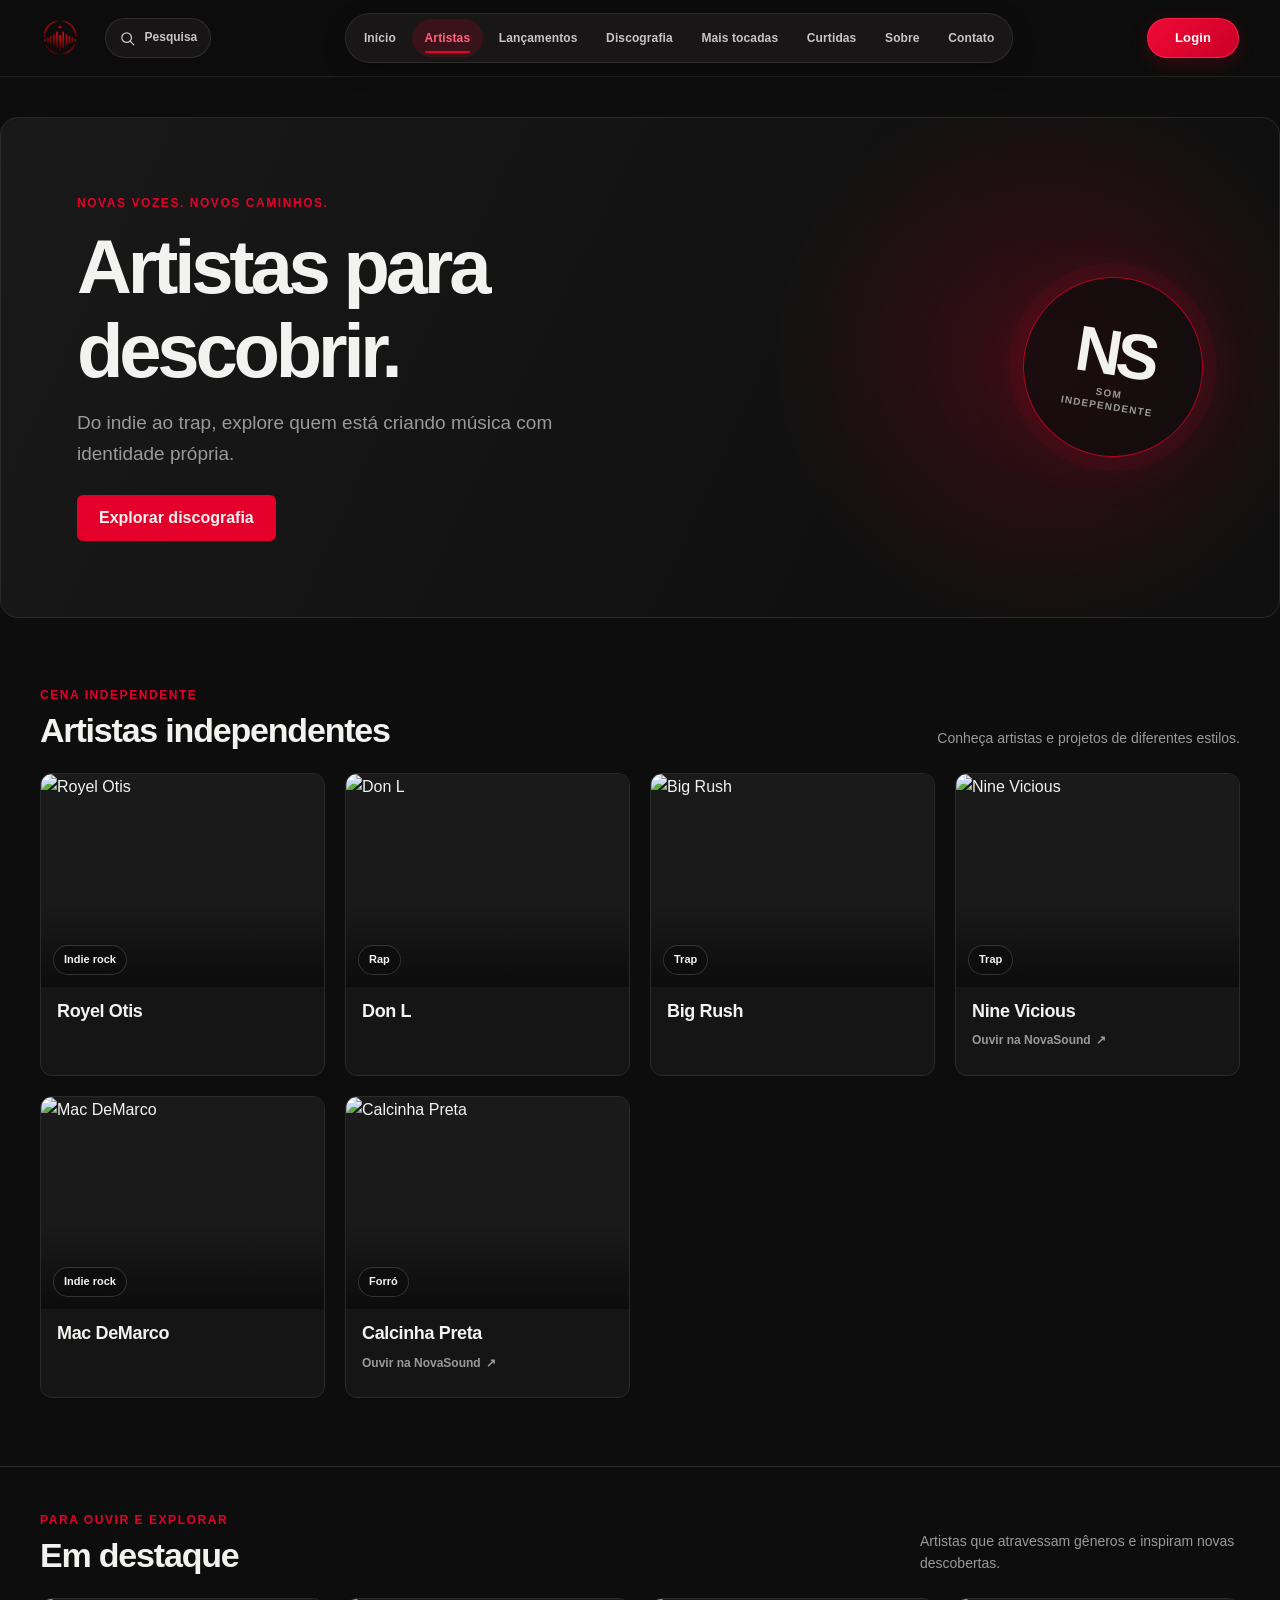
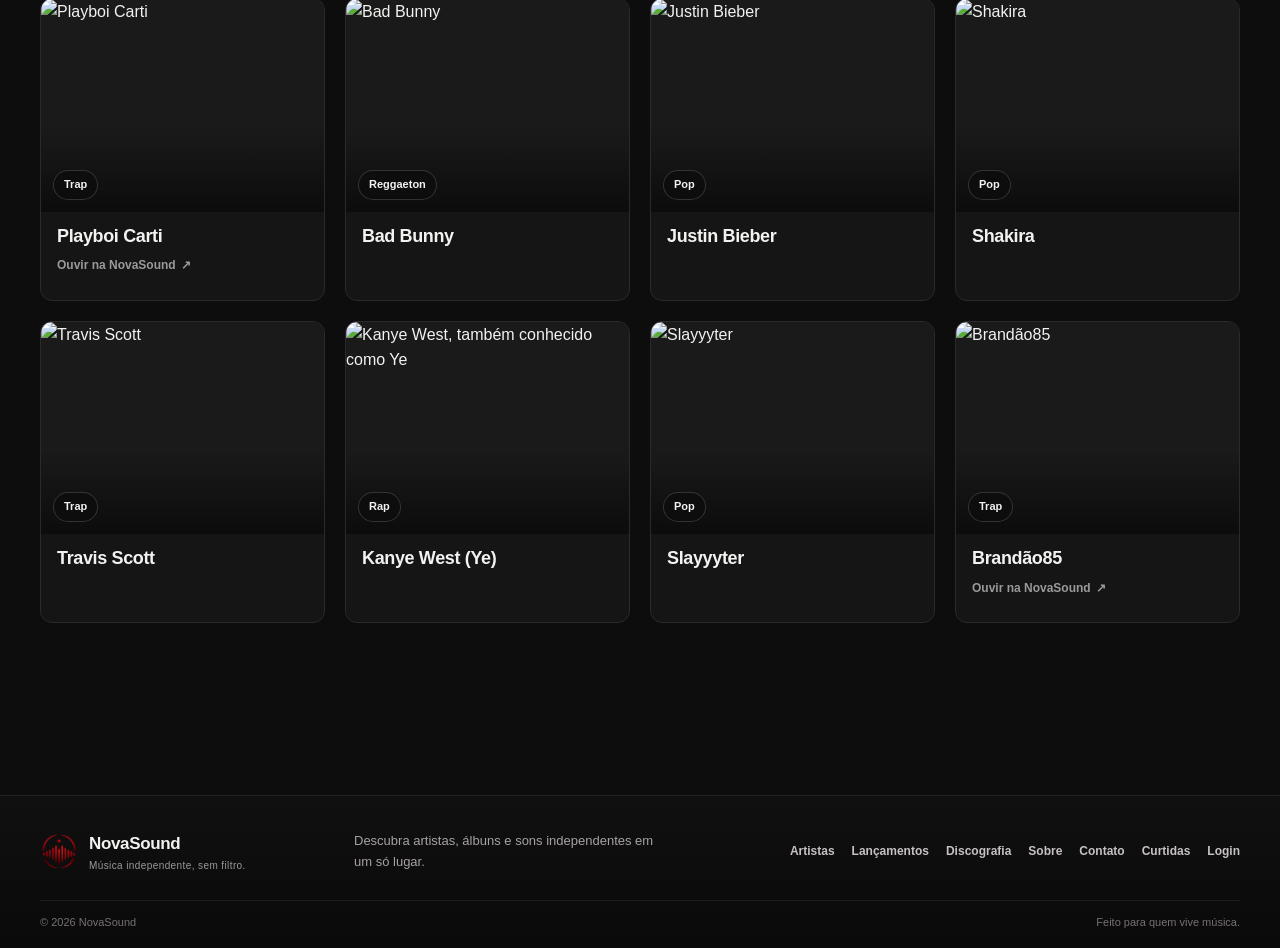
==== commit 0192bf22: "Versão final da primeira versão do site" ====
--- a/artistas.html
+++ b/artistas.html
@@ -10,15 +10,33 @@
 <body>
 <header>
     <a href="index.html" class="logo"><img src="LOGO.png" alt="NovaSound — início"></a>
+    <div class="header-search">
+    <button class="header-search-toggle" id="siteSearchToggle" type="button" aria-controls="siteSearchPanel" aria-expanded="false">
+        <svg viewBox="0 0 24 24" aria-hidden="true"><circle cx="10.8" cy="10.8" r="6.8"></circle><path d="m16 16 5 5"></path></svg>
+        <span>Pesquisa</span>
+    </button>
+    <div class="header-search-panel" id="siteSearchPanel" hidden>
+        <label class="visually-hidden" for="siteSearchInput">Pesquisar artistas, músicas e álbuns</label>
+        <input id="siteSearchInput" type="search" placeholder="Artista, música ou álbum" autocomplete="off" aria-controls="siteSearchResults">
+        <p class="search-results-label" id="siteSearchStatus" aria-live="polite">Digite para pesquisar no catálogo.</p>
+        <div class="site-search-results" id="siteSearchResults"></div>
+    </div>
+</div>
     <nav aria-label="Navegação principal">
         <a href="index.html">Início</a>
         <a href="artistas.html" aria-current="page">Artistas</a>
         <a href="novidades.html">Lançamentos</a>
-        <a href="sobre.html">Sobre</a>
+        
 <a href="discografia.html">Discografia</a>
 <a href="mais-tocadas.html">Mais tocadas</a>
-<a href="contato.html">Contato</a>
+
+        <a href="curtidas.php">Curtidas</a>
+        
+    
+        <a href="sobre.html">Sobre</a>
+        <a href="contato.html">Contato</a>
     </nav>
+    <a class="header-login-button" href="conta.php">Login</a>
 </header>
 
 <main class="artists-page">
@@ -183,5 +201,29 @@
         </div>
     </section>
 </main>
+<script type="module" src="artistas.js"></script>
+<footer class="site-footer">
+    <div class="site-footer-inner">
+        <div class="site-footer-main">
+            <a class="footer-brand" href="index.html">
+                <img src="LOGO.png" alt="">
+                <span>NovaSound<small>Música independente, sem filtro.</small></span>
+            </a>
+            <p class="footer-description">Descubra artistas, álbuns e sons independentes em um só lugar.</p>
+            <nav class="footer-links" aria-label="Links do rodapé">
+                <a href="artistas.html">Artistas</a><a href="novidades.html">Lançamentos</a>
+                <a href="discografia.html">Discografia</a><a href="sobre.html">Sobre</a>
+                <a href="contato.html">Contato</a><a href="curtidas.php">Curtidas</a><a href="conta.php">Login</a>
+            </nav>
+        </div>
+        <div class="site-footer-bottom">
+            <span>&copy; 2026 NovaSound</span><span>Feito para quem vive música.</span>
+        </div>
+    </div>
+</footer>
+<script src="dados.js"></script>
+<script type="module" src="pesquisa.js"></script>
+<script src="auth-header.js"></script>
+<script src="router.js"></script>
 </body>
 </html>
--- a/style.css
+++ b/style.css
@@ -43,8 +43,8 @@
         position: sticky;
         top: 0;
         z-index: 100;
-        display: flex;
-        justify-content: space-between;
+        display: grid;
+        grid-template-columns: minmax(48px, 1fr) auto minmax(100px, 1fr);
         align-items: center;
         padding: 20px 40px;
         background: var(--bg);
@@ -54,6 +54,7 @@
     .logo {
         display: flex;
         align-items: center;
+        justify-self: start;
         gap: 10px;
         font-family: var(--font-heading);
         font-size: 20px;
@@ -67,9 +68,193 @@
         object-fit: contain;
     }
 
+    .header-login-button {
+        justify-self: end;
+        display: inline-flex;
+        min-width: 86px;
+        min-height: 40px;
+        align-items: center;
+        justify-content: center;
+        padding: 0 18px;
+        border: 1px solid var(--accent);
+        border-radius: 999px;
+        background: var(--accent);
+        color: #fff;
+        font-size: 13px;
+        font-weight: 700;
+        transition: background .18s ease, transform .18s ease;
+    }
+
+    .header-login-button:hover { background: #c90027; }
+    .header-login-button:active { transform: scale(.97); }
+
+    /* Conta, curtidas e playlist pessoal */
+    .account-page {
+        width: min(1100px, calc(100% - 48px));
+        min-height: 65vh;
+        margin: 52px auto 90px;
+    }
+
+    .account-page > .page-header {
+        margin-bottom: 30px;
+    }
+
+    .account-panels {
+        display: grid;
+        grid-template-columns: minmax(0, 540px);
+        justify-content: center;
+        gap: 22px;
+    }
+
+    .account-form,
+    .account-logged-in {
+        display: grid;
+        gap: 14px;
+        padding: clamp(22px, 4vw, 36px);
+        border: 1px solid var(--border);
+        border-radius: 20px;
+        background: linear-gradient(135deg, #191718, #111);
+    }
+
+    .account-form h2,
+    .account-logged-in h2 {
+        margin-bottom: 6px;
+        font-size: clamp(22px, 3vw, 30px);
+    }
+
+    .account-form label {
+        margin-bottom: -10px;
+        color: #ccc;
+        font-size: 14px;
+    }
+
+    .account-form input {
+        width: 100%;
+        min-height: 46px;
+        padding: 10px 13px;
+        border: 1px solid #373237;
+        border-radius: 10px;
+        background: #0d0d0d;
+        color: var(--text);
+        font: inherit;
+    }
+
+    .account-form .btn-primary,
+    .account-logged-in .btn-primary,
+    .account-logged-in .btn-secondary {
+        width: fit-content;
+        min-height: 44px;
+        margin-top: 4px;
+        padding: 10px 18px;
+        border: 0;
+        border-radius: 9px;
+        font: inherit;
+        font-weight: 700;
+        cursor: pointer;
+    }
+
+    .account-switch-button {
+        width: fit-content;
+        padding: 5px 0;
+        border: 0;
+        background: transparent;
+        color: #ff7189;
+        font: inherit;
+        font-size: 14px;
+        font-weight: 600;
+        text-align: left;
+        cursor: pointer;
+    }
+
+    .account-switch-button:hover { color: #fff; text-decoration: underline; }
+
+    .account-logged-in .hero-actions {
+        display: flex;
+        flex-wrap: wrap;
+        gap: 12px;
+        margin-top: 12px;
+    }
+
+    .account-logged-in .btn-secondary {
+        border: 1px solid var(--border);
+        background: transparent;
+        color: var(--text);
+    }
+
+    .account-status {
+        min-height: 28px;
+        margin: 8px 0 14px;
+        color: #ff7189;
+    }
+
+    .account-status a,
+    .empty-state a { color: #ff607b; text-decoration: underline; }
+
+    .favorite-track-list {
+        display: grid;
+        gap: 8px;
+        max-width: 900px;
+        padding: 0;
+        list-style: none;
+    }
+
+    .favorite-track {
+        border: 1px solid var(--border);
+        border-radius: 12px;
+        background: #151415;
+    }
+
+    .favorite-track-play {
+        display: flex;
+        width: 100%;
+        align-items: center;
+        gap: 16px;
+        padding: 15px 18px;
+        border: 0;
+        background: transparent;
+        color: var(--text);
+        text-align: left;
+        cursor: pointer;
+    }
+
+    .favorite-track-play > span:first-child {
+        color: var(--accent);
+        font-size: 20px;
+    }
+
+    .favorite-track-play strong,
+    .favorite-track-play small { display: block; }
+    .favorite-track-play small { margin-top: 3px; color: var(--text-muted); }
+
+    .track-item { display: flex; align-items: center; gap: 8px; }
+    .track-item .track-select { flex: 1; min-width: 0; }
+
+    .like-track-button {
+        flex: 0 0 40px;
+        width: 40px;
+        height: 40px;
+        border: 1px solid var(--border);
+        border-radius: 50%;
+        background: #171516;
+        color: #c7c1c4;
+        font-size: 22px;
+        cursor: pointer;
+    }
+
+    .like-track-button:hover,
+    .like-track-button.is-liked { border-color: var(--accent); color: #ff385d; }
+    .like-track-button.is-liked { background: rgba(229, 0, 43, .12); }
+    .like-track-button:disabled { opacity: .55; cursor: wait; }
+
+    @media (max-width: 700px) {
+        .account-page { width: min(100% - 32px, 560px); margin-top: 32px; }
+        .account-panels { grid-template-columns: 1fr; }
+    }
+
     header nav {
         display: flex;
         align-items: center;
+        justify-self: center;
         gap: 4px;
         padding: 5px;
         border: 1px solid #292629;
@@ -1106,14 +1291,22 @@
 
 @media (max-width: 760px) {
     header {
-        align-items: flex-start;
-        gap: 16px;
+        grid-template-columns: auto 1fr auto;
+        grid-template-rows: auto auto;
+        align-items: center;
+        gap: 10px 12px;
         padding: 14px 20px;
     }
+
+    header > .logo { grid-column: 1; grid-row: 1; }
+    header > .header-login-button { grid-column: 3; grid-row: 1; }
 
     header nav {
         flex-wrap: wrap;
-        justify-content: flex-end;
+        grid-column: 1 / -1;
+        grid-row: 2;
+        justify-self: center;
+        justify-content: center;
         gap: 3px;
     }
 
@@ -1536,6 +1729,373 @@
     }
 }
 
+/* Rodapé compartilhado */
+.site-footer {
+    margin-top: 76px;
+    border-top: 1px solid rgba(255, 255, 255, .09);
+    background: linear-gradient(180deg, #111011 0%, #0a0a0a 100%);
+}
+
+.site-footer-inner {
+    width: min(1440px, calc(100% - 80px));
+    margin: 0 auto;
+    padding: 34px 0 16px;
+}
+
+.site-footer-main {
+    display: grid;
+    grid-template-columns: minmax(190px, .8fr) minmax(220px, 1fr) minmax(300px, 1.4fr);
+    align-items: center;
+    gap: 28px;
+}
+
+.footer-brand {
+    display: inline-flex;
+    width: fit-content;
+    align-items: center;
+    gap: 11px;
+    font-family: var(--font-heading);
+    font-size: 17px;
+    font-weight: 700;
+    letter-spacing: -.02em;
+}
+
+.footer-brand img {
+    width: 38px;
+    height: 38px;
+    object-fit: contain;
+}
+
+.footer-brand small {
+    display: block;
+    margin-top: 1px;
+    color: var(--text-muted);
+    font-family: var(--font-body);
+    font-size: 10px;
+    font-weight: 500;
+    letter-spacing: .04em;
+}
+
+.footer-description {
+    max-width: 300px;
+    color: #a7a1a4;
+    font-size: 13px;
+    line-height: 1.6;
+}
+
+.footer-links {
+    display: flex;
+    flex-wrap: wrap;
+    justify-content: flex-end;
+    gap: 8px 17px;
+}
+
+.footer-links a {
+    color: #c7c1c4;
+    font-size: 12px;
+    font-weight: 600;
+    transition: color .18s ease;
+}
+
+.footer-links a:hover,
+.site-footer-bottom a:hover { color: #ff607b; }
+
+.site-footer-bottom {
+    display: flex;
+    justify-content: space-between;
+    gap: 16px;
+    margin-top: 26px;
+    padding-top: 13px;
+    border-top: 1px solid rgba(255, 255, 255, .07);
+    color: #777174;
+    font-size: 11px;
+}
+
+@media (max-width: 900px) {
+    .site-footer-inner { width: min(100% - 48px, 720px); }
+    .site-footer-main {
+        grid-template-columns: 1fr 1fr;
+        gap: 22px;
+    }
+    .footer-links { grid-column: 1 / -1; justify-content: flex-start; }
+}
+
+@media (max-width: 520px) {
+    .site-footer { margin-top: 50px; }
+    .site-footer-inner { width: calc(100% - 36px); padding-top: 27px; }
+    .site-footer-main { grid-template-columns: 1fr; gap: 16px; }
+    .footer-links { grid-column: auto; justify-content: flex-start; gap: 10px 15px; }
+    .site-footer-bottom { flex-direction: column; gap: 4px; margin-top: 20px; }
+}
+
+/* Fila de reprodução */
+.queue-toggle {
+    display: inline-flex;
+    width: auto;
+    min-width: 40px;
+    align-items: center;
+    justify-content: center;
+    padding: 0 10px;
+    border-radius: 999px;
+    color: #dedadd;
+    font-size: 17px;
+}
+
+.queue-toggle:hover,
+.queue-toggle[aria-expanded="true"] {
+    border-color: rgba(229, 0, 43, .65);
+    background: rgba(229, 0, 43, .16);
+    color: #ff607b;
+}
+
+.player-queue-panel[hidden] { display: none; }
+
+.player-queue-panel {
+    position: fixed;
+    right: 22px;
+    bottom: 94px;
+    z-index: 250;
+    display: flex;
+    width: min(390px, calc(100vw - 32px));
+    max-height: min(68vh, 540px);
+    flex-direction: column;
+    padding: 20px;
+    overflow: hidden;
+    border: 1px solid #393337;
+    border-radius: 17px;
+    background: rgba(22, 20, 21, .98);
+    box-shadow: 0 18px 55px rgba(0, 0, 0, .55);
+    backdrop-filter: blur(16px);
+}
+
+.queue-panel-heading {
+    display: flex;
+    align-items: flex-start;
+    justify-content: space-between;
+    gap: 16px;
+    padding-bottom: 15px;
+    border-bottom: 1px solid var(--border);
+}
+
+.queue-panel-heading p {
+    margin-bottom: 4px;
+    color: #ff607b;
+    font-size: 10px;
+    font-weight: 800;
+    letter-spacing: .14em;
+}
+
+.queue-panel-heading h2 { font-size: 22px; }
+
+.queue-close-button {
+    display: grid;
+    width: 34px;
+    height: 34px;
+    flex: 0 0 34px;
+    place-items: center;
+    border: 1px solid var(--border);
+    border-radius: 50%;
+    background: transparent;
+    color: var(--text);
+    font-size: 22px;
+    cursor: pointer;
+}
+
+.queue-close-button:hover { border-color: var(--accent); color: #ff607b; }
+
+.queue-current-track {
+    padding: 13px 0;
+    overflow-wrap: anywhere;
+    color: #c8c1c4;
+    font-size: 12px;
+    line-height: 1.5;
+}
+
+.queue-track-list {
+    display: grid;
+    gap: 4px;
+    margin: 0;
+    padding: 0;
+    overflow-y: auto;
+    list-style: none;
+}
+
+.queue-track-button {
+    display: grid;
+    width: 100%;
+    grid-template-columns: 24px minmax(0, 1fr);
+    gap: 0 10px;
+    padding: 10px 8px;
+    border: 0;
+    border-radius: 8px;
+    background: transparent;
+    color: var(--text);
+    text-align: left;
+    cursor: pointer;
+}
+
+.queue-track-button:hover { background: #262124; }
+.queue-track-number { grid-row: span 2; align-self: center; color: #ff607b; font-size: 12px; }
+.queue-track-title { overflow: hidden; font-size: 13px; font-weight: 650; text-overflow: ellipsis; white-space: nowrap; }
+.queue-track-album { overflow: hidden; color: var(--text-muted); font-size: 11px; text-overflow: ellipsis; white-space: nowrap; }
+
+.queue-empty-state {
+    padding: 18px 0 4px;
+    color: var(--text-muted);
+    font-size: 13px;
+}
+
+@media (max-width: 760px) {
+    .player-queue-panel { right: 12px; bottom: 148px; padding: 17px; }
+}
+
+/* Pesquisa global integrada ao cabeçalho */
+header {
+    display: flex;
+    justify-content: space-between;
+    gap: clamp(10px, 1.4vw, 22px);
+}
+
+header > .logo { flex: 0 0 auto; }
+header > .header-login-button { flex: 0 0 auto; margin-left: auto; }
+
+.header-search {
+    position: relative;
+    z-index: 110;
+    flex: 0 0 auto;
+    margin-right: auto;
+}
+
+.header-search-toggle {
+    display: inline-flex;
+    min-height: 40px;
+    align-items: center;
+    gap: 9px;
+    padding: 0 13px;
+    border: 1px solid rgba(255, 255, 255, .1);
+    border-radius: 999px;
+    background: rgba(27, 25, 26, .75);
+    color: #c9c5c7;
+    font: inherit;
+    font-size: 12px;
+    font-weight: 650;
+    cursor: pointer;
+    transition: color .18s ease, border-color .18s ease, background .18s ease;
+}
+
+.header-search-toggle svg {
+    width: 17px;
+    height: 17px;
+    fill: none;
+    stroke: currentColor;
+    stroke-linecap: round;
+    stroke-width: 1.8;
+}
+
+.header-search-toggle:hover,
+.header-search-toggle[aria-expanded="true"] {
+    border-color: rgba(229, 0, 43, .55);
+    background: rgba(229, 0, 43, .12);
+    color: #ff607b;
+}
+
+.header-search-panel[hidden] { display: none; }
+
+.header-search-panel {
+    position: absolute;
+    top: calc(100% + 12px);
+    left: 0;
+    z-index: 120;
+    width: min(410px, calc(100vw - 36px));
+    padding: 15px;
+    border: 1px solid #393337;
+    border-radius: 15px;
+    background: rgba(22, 20, 21, .98);
+    box-shadow: 0 18px 50px rgba(0, 0, 0, .5);
+    backdrop-filter: blur(16px);
+}
+
+.header-search-panel > input {
+    width: 100%;
+    min-height: 43px;
+    padding: 0 13px;
+    border: 1px solid #41393d;
+    border-radius: 9px;
+    outline: none;
+    background: #0e0d0e;
+    color: var(--text);
+    font: inherit;
+    font-size: 13px;
+}
+
+.header-search-panel > input:focus { border-color: var(--accent); }
+
+.search-results-label {
+    margin: 12px 2px 7px;
+    color: var(--text-muted);
+    font-size: 11px;
+}
+
+.site-search-results {
+    display: grid;
+    max-height: min(50vh, 360px);
+    gap: 4px;
+    overflow-y: auto;
+}
+
+.site-search-result {
+    display: flex;
+    min-width: 0;
+    align-items: center;
+    justify-content: space-between;
+    gap: 12px;
+    padding: 10px;
+    border-radius: 8px;
+    transition: background .15s ease;
+}
+
+.site-search-result:hover,
+.site-search-result:focus-visible { background: #292326; }
+
+.site-search-result-copy { display: grid; min-width: 0; }
+.site-search-result-copy strong { overflow: hidden; font-size: 13px; text-overflow: ellipsis; white-space: nowrap; }
+.site-search-result-copy small { overflow: hidden; color: var(--text-muted); font-size: 11px; text-overflow: ellipsis; white-space: nowrap; }
+.site-search-result-type { flex: 0 0 auto; color: #ff7189; font-size: 10px; font-weight: 750; text-transform: uppercase; }
+
+.search-match-track {
+    border-radius: 8px;
+    background: rgba(229, 0, 43, .11);
+    outline: 1px solid rgba(229, 0, 43, .45);
+}
+
+@media (max-width: 1000px) {
+    header {
+        display: grid;
+        grid-template-columns: auto auto 1fr auto;
+        grid-template-rows: auto auto;
+        gap: 10px 14px;
+    }
+
+    header > .logo { grid-column: 1; grid-row: 1; }
+    .header-search { grid-column: 2; grid-row: 1; margin: 0; }
+    header > .header-login-button { grid-column: 4; grid-row: 1; margin: 0; }
+
+    header nav {
+        position: static;
+        grid-column: 1 / -1;
+        grid-row: 2;
+        justify-self: center;
+        transform: none;
+    }
+}
+
+@media (max-width: 520px) {
+    header { grid-template-columns: auto auto 1fr auto; gap: 9px; }
+    .header-search-toggle { min-height: 36px; gap: 6px; padding: 0 10px; font-size: 11px; }
+    .header-search-toggle svg { width: 15px; height: 15px; }
+    .header-search-panel { left: -48px; }
+}
+
 @media (prefers-reduced-motion: reduce) {
     .contact-field input,
     .contact-field select,
@@ -1546,7 +2106,7 @@
 
 @media (max-width: 420px) {
     header {
-        flex-direction: column;
+        grid-template-columns: auto 1fr auto;
     }
 
     .inicio-hero {
@@ -1574,7 +2134,7 @@
 
     header nav {
         width: 100%;
-        justify-content: flex-start;
+        justify-content: center;
     }
 
     .hero-actions {
@@ -1592,6 +2152,110 @@
     .album-detail .tracklist {
         transition: none;
         transform: none;
+    }
+}
+
+/* Cabeçalho refinado em todas as páginas */
+header {
+    grid-template-columns: minmax(48px, 1fr) auto minmax(92px, 1fr);
+    column-gap: clamp(12px, 2vw, 28px);
+    padding: 13px clamp(18px, 3.2vw, 48px);
+    background: rgba(13, 13, 13, .94);
+    border-bottom-color: rgba(255, 255, 255, .09);
+    backdrop-filter: blur(16px);
+}
+
+.logo img {
+    width: 38px;
+    height: 38px;
+}
+
+header nav {
+    max-width: 100%;
+    gap: 3px;
+    padding: 5px;
+    border-color: rgba(255, 255, 255, .09);
+    background: rgba(27, 25, 26, .88);
+    box-shadow: 0 8px 26px rgba(0, 0, 0, .16);
+}
+
+header nav a {
+    height: 38px;
+    min-height: 38px;
+    padding: 0 clamp(9px, 1vw, 14px);
+    color: #c9c5c7;
+    font-size: 12px;
+    letter-spacing: .01em;
+}
+
+header nav a:hover {
+    background: rgba(255, 255, 255, .07);
+    color: #fff;
+}
+
+header nav a[aria-current="page"] {
+    background: rgba(229, 0, 43, .16);
+    color: #ff647e;
+}
+
+header nav a[aria-current="page"]::after {
+    right: 13px;
+    bottom: 4px;
+    left: 13px;
+    height: 2px;
+}
+
+.header-login-button {
+    min-width: 92px;
+    min-height: 40px;
+    border-color: rgba(255, 35, 75, .85);
+    background: linear-gradient(135deg, #f00a36, #c90027);
+    box-shadow: 0 5px 18px rgba(229, 0, 43, .2);
+    letter-spacing: .01em;
+}
+
+.header-login-button:hover {
+    background: linear-gradient(135deg, #ff244d, #df002d);
+    box-shadow: 0 7px 22px rgba(229, 0, 43, .3);
+}
+
+@media (max-width: 1000px) {
+    header {
+        grid-template-columns: auto 1fr auto;
+        grid-template-rows: auto auto;
+        gap: 10px 14px;
+        padding: 12px 22px;
+    }
+
+    header > .logo { grid-column: 1; grid-row: 1; }
+    header > .header-login-button { grid-column: 3; grid-row: 1; }
+
+    header nav {
+        grid-column: 1 / -1;
+        grid-row: 2;
+        justify-self: center;
+        flex-wrap: wrap;
+        justify-content: center;
+        border-radius: 16px;
+    }
+}
+
+@media (max-width: 520px) {
+    header { padding: 11px 14px; }
+    .logo img { width: 34px; height: 34px; }
+    .header-login-button { min-width: 78px; min-height: 36px; padding: 0 14px; }
+
+    header nav {
+        width: 100%;
+        gap: 2px;
+        padding: 4px;
+    }
+
+    header nav a {
+        height: 34px;
+        min-height: 34px;
+        padding: 0 9px;
+        font-size: 11px;
     }
 }
 
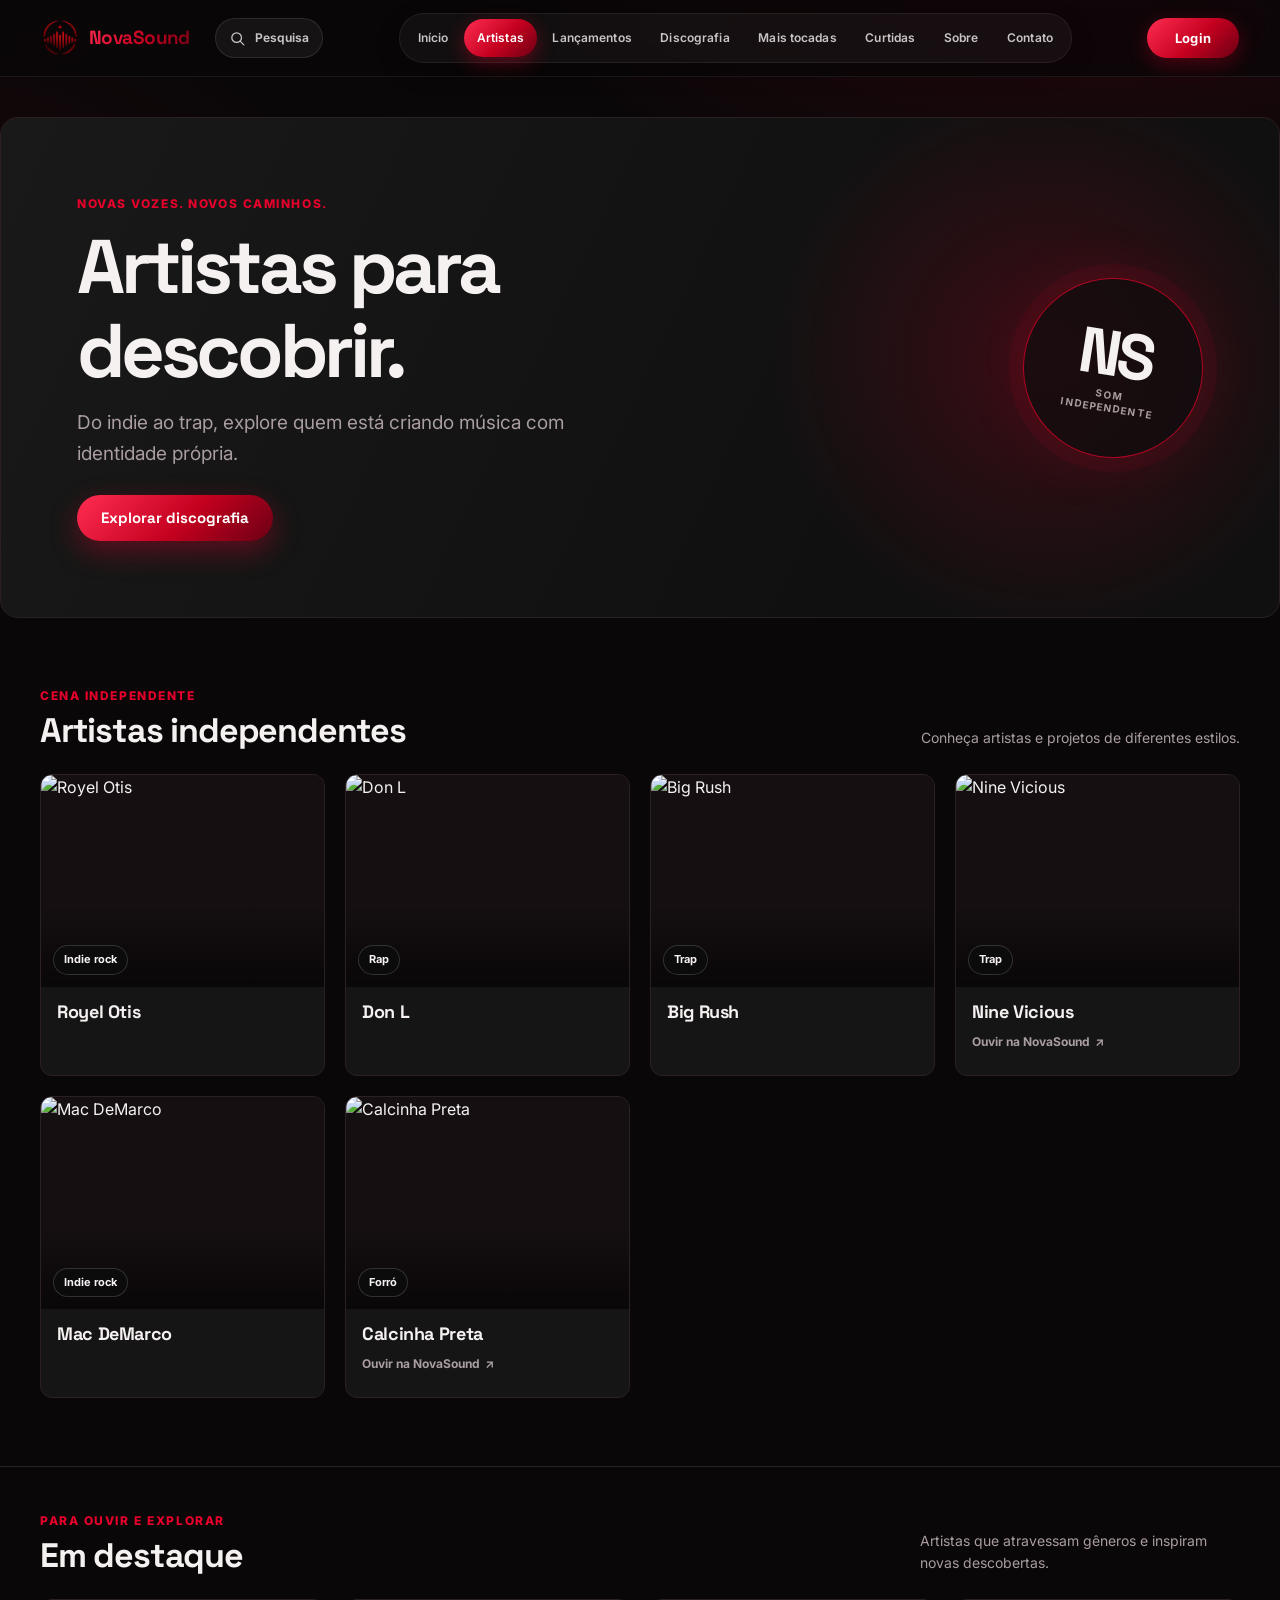
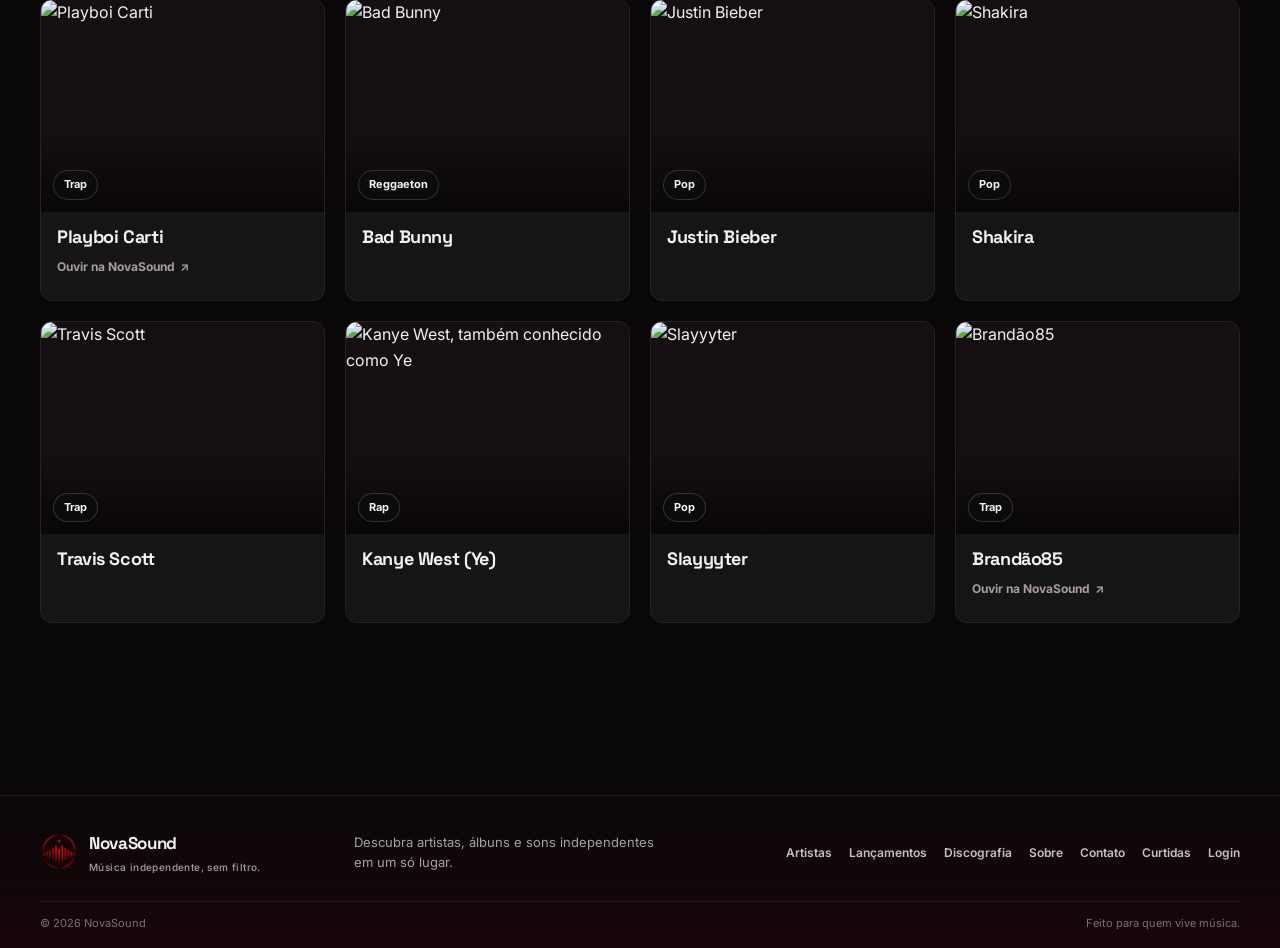
==== commit 437adcf2: "Refinação da interface do NovaSound" ====
--- a/artistas.html
+++ b/artistas.html
@@ -5,7 +5,7 @@
     <meta name="viewport" content="width=device-width, initial-scale=1.0">
     <meta name="description" content="Conheça artistas independentes e descubra novas sonoridades na NovaSound.">
     <title>Artistas — NovaSound</title>
-    <link rel="stylesheet" href="style.css">
+    <link rel="stylesheet" href="style.css"><link rel="preconnect" href="https://fonts.googleapis.com"><link rel="preconnect" href="https://fonts.gstatic.com" crossorigin><link href="https://fonts.googleapis.com/css2?family=Inter:wght@400;500;600;700&family=Space+Grotesk:wght@500;600;700&display=swap" rel="stylesheet"><link rel="stylesheet" href="redesign.css">
 </head>
 <body>
 <header>
--- a/style.css
+++ b/style.css
@@ -3292,6 +3292,29 @@
     min-width: 0;
 }
 
+.most-played-track-info .most-played-count {
+    display: inline-block;
+    color: var(--accent);
+    font-weight: 600;
+    cursor: default;
+    transform-origin: left center;
+    transition: transform 0.25s ease, text-shadow 0.25s ease, color 0.25s ease;
+}
+
+@media (hover: hover) {
+    .most-played-track-info .most-played-count:hover {
+        color: #ff5c75;
+        transform: scale(1.08);
+        text-shadow: 0 0 10px rgba(229, 0, 43, 0.55);
+    }
+}
+
+@media (prefers-reduced-motion: reduce) {
+    .most-played-track-info .most-played-count {
+        transition: none;
+    }
+}
+
 .most-played-track-info h3 {
     overflow: hidden;
     font-size: 16px;
@@ -3306,6 +3329,19 @@
     font-size: 13px;
     text-overflow: ellipsis;
     white-space: nowrap;
+}
+
+.most-played-track-info .most-played-meta-link {
+    color: inherit;
+    text-decoration: none;
+    transition: color 0.2s ease;
+}
+
+.most-played-track-info .most-played-meta-link:hover,
+.most-played-track-info .most-played-meta-link:focus-visible {
+    color: var(--text);
+    text-decoration: underline;
+    text-underline-offset: 3px;
 }
 
 .most-played-genre {
--- a/redesign.css
+++ b/redesign.css
@@ -0,0 +1,102 @@
+/* NovaSound — redesign v2 (carregado depois de style.css; sobrescreve tokens e componentes) */
+:root{
+  --bg:#0A0708; --bg-elevated:#150F11; --surface-2:#1C1417;
+  --text:#F5F1F0; --text-muted:#A99DA0;
+  --accent:#E5002B; --accent-hot:#FF2D52; --accent-dark:#7A0016;
+  --border:#2B2023; --border-soft:rgba(255,255,255,.07);
+  --grad:linear-gradient(135deg,#FF2D52 0%,#C4001F 55%,#6B0014 100%);
+  --radius:18px; --ease:cubic-bezier(.2,.7,.2,1);
+  --font-heading:'Space Grotesk',system-ui,sans-serif; --font-body:'Inter',system-ui,sans-serif;
+}
+html{scroll-behavior:smooth}
+body{background:radial-gradient(900px 500px at 85% -120px,rgba(229,0,43,.16),transparent 70%),radial-gradient(700px 420px at -10% 30%,rgba(122,0,22,.14),transparent 70%),var(--bg);background-attachment:fixed;-webkit-font-smoothing:antialiased}
+::selection{background:var(--accent);color:#fff}
+h1,h2,h3{letter-spacing:-.035em}
+
+/* Cabeçalho */
+header{background:rgba(10,7,8,.78)!important;backdrop-filter:blur(16px) saturate(140%);-webkit-backdrop-filter:blur(16px) saturate(140%);border-bottom:1px solid var(--border-soft)!important}
+.logo::after{content:"NovaSound";font-family:var(--font-heading);font-weight:700;font-size:19px;letter-spacing:-.03em;background:var(--grad);-webkit-background-clip:text;background-clip:text;color:transparent}
+header nav{background:rgba(255,255,255,.04)!important;border-color:var(--border-soft)!important}
+header nav a[aria-current="page"]{background:var(--grad)!important;color:#fff!important;box-shadow:0 6px 18px rgba(229,0,43,.35)}
+header nav a[aria-current="page"]::after{display:none}
+.header-login-button{background:var(--grad)!important;border:0!important;box-shadow:0 6px 20px rgba(229,0,43,.3)}
+.header-login-button:hover{filter:brightness(1.12)}
+
+/* Botões */
+.btn-primary,.btn-secondary{display:inline-flex;align-items:center;gap:8px;min-height:46px;padding:0 24px!important;border-radius:999px!important;font-family:var(--font-heading);font-weight:700;font-size:15px;transition:transform .2s var(--ease),box-shadow .2s var(--ease),background .2s,border-color .2s}
+.btn-primary{background:var(--grad)!important;border:0!important;color:#fff!important;box-shadow:0 10px 28px rgba(229,0,43,.35)}
+.btn-primary:hover{transform:translateY(-2px);box-shadow:0 14px 34px rgba(229,0,43,.5)}
+.btn-secondary{background:rgba(255,255,255,.04)!important;border:1px solid rgba(255,255,255,.16)!important;color:var(--text)!important}
+.btn-secondary:hover{border-color:var(--accent-hot)!important;background:rgba(229,0,43,.1)!important;transform:translateY(-2px)}
+
+/* Cards do catálogo */
+.artist-card,.release-card,.album-card,.favorite-track,.account-form,.account-logged-in{border-radius:var(--radius)!important;transition:transform .25s var(--ease),box-shadow .25s var(--ease),border-color .25s}
+.artist-card,.release-card{background:var(--bg-elevated)!important;border:1px solid var(--border-soft)}
+.artist-card:hover,.release-card:hover{transform:translateY(-6px);border-color:rgba(255,45,82,.45);box-shadow:0 18px 44px rgba(0,0,0,.5),0 0 34px rgba(229,0,43,.14)}
+.album-card:hover{transform:translateY(-4px)}
+.album-card img,.artist-card img,.release-card img{transition:transform .5s var(--ease)}
+.artist-card:hover img,.release-card:hover img,.album-card:hover img{transform:scale(1.04)}
+.track-item .track-select,.favorite-track{transition:background .2s,border-color .2s}
+.track-item .track-select:hover{background:rgba(229,0,43,.1)}
+
+/* Player */
+.player-bar{background:rgba(16,11,13,.88)!important;backdrop-filter:blur(18px);-webkit-backdrop-filter:blur(18px);border-top:1px solid rgba(255,45,82,.28)!important;box-shadow:0 -12px 40px rgba(0,0,0,.45)}
+.player-control-btn:hover{background:var(--accent)!important;border-color:var(--accent)!important;color:#fff!important}
+
+/* Rodapé */
+.site-footer{background:linear-gradient(180deg,transparent,rgba(122,0,22,.12));border-top:1px solid var(--border-soft)}
+
+/* Assinatura visual: barras de equalizador */
+.ns-eq-kicker,.home-welcome-kicker,.home-hero-kicker{display:inline-flex;align-items:center;gap:10px;color:var(--accent-hot)!important;font-size:12px!important;font-weight:800;letter-spacing:.18em}
+.ns-eq-kicker::before{content:"";width:16px;height:14px;background:linear-gradient(var(--accent-hot),var(--accent-hot)) 0 100%/3px 55%,linear-gradient(var(--accent-hot),var(--accent-hot)) 6px 100%/3px 100%,linear-gradient(var(--accent-hot),var(--accent-hot)) 12px 100%/3px 75%;background-repeat:no-repeat}
+
+/* ===== Página inicial ===== */
+.ns-wrap{width:min(1200px,calc(100% - 48px));margin:0 auto}
+.ns-hero{display:grid;grid-template-columns:1.15fr .85fr;gap:clamp(28px,5vw,72px);align-items:center;padding:clamp(48px,8vw,104px) 0 clamp(36px,5vw,64px)}
+.ns-hero h1{font-size:clamp(40px,6.4vw,78px);line-height:.98;letter-spacing:-.05em;margin:18px 0 22px}
+.ns-hero h1 em{font-style:normal;background:var(--grad);-webkit-background-clip:text;background-clip:text;color:transparent}
+.ns-lead{max-width:540px;color:var(--text-muted);font-size:clamp(16px,1.6vw,19px);line-height:1.65}
+.ns-cta{display:flex;flex-wrap:wrap;gap:12px;margin:32px 0 26px}
+.ns-proof{display:flex;flex-wrap:wrap;gap:8px 22px;color:var(--text-muted);font-size:13px;font-weight:500}
+.ns-proof span::before{content:"";display:inline-block;width:6px;height:6px;margin-right:8px;border-radius:50%;background:var(--accent-hot);vertical-align:middle}
+.ns-stage{position:relative;aspect-ratio:1/1;max-width:460px;width:100%;justify-self:center;display:grid;place-items:center;border-radius:32px;background:linear-gradient(160deg,#1E1114,#0E0809);border:1px solid var(--border-soft);box-shadow:0 40px 90px rgba(0,0,0,.55),0 0 80px rgba(229,0,43,.18);overflow:hidden}
+.ns-stage::before{content:"";position:absolute;inset:-30%;background:conic-gradient(from 0deg,transparent,rgba(229,0,43,.28),transparent 40%);animation:ns-spin 12s linear infinite}
+.ns-stage::after{content:"";position:absolute;inset:2px;border-radius:30px;background:radial-gradient(circle at 50% 35%,#1d1013,#0b0708 75%)}
+.ns-stage img{position:relative;z-index:1;width:62%;filter:drop-shadow(0 0 30px rgba(229,0,43,.45))}
+.ns-now{position:absolute;z-index:2;left:18px;right:18px;bottom:18px;display:flex;align-items:center;gap:14px;padding:12px 16px;border-radius:16px;background:rgba(255,255,255,.06);backdrop-filter:blur(10px);border:1px solid var(--border-soft)}
+.ns-now b{display:block;font-family:var(--font-heading);font-size:14px}
+.ns-now small{color:var(--text-muted);font-size:12px}
+.ns-bars{display:flex;align-items:flex-end;gap:3px;height:26px;margin-left:auto}
+.ns-bars i{width:4px;border-radius:3px;background:var(--grad);height:40%;animation:ns-eq 1.1s ease-in-out infinite}
+.ns-bars i:nth-child(2){animation-delay:-.3s}.ns-bars i:nth-child(3){animation-delay:-.6s}.ns-bars i:nth-child(4){animation-delay:-.15s}.ns-bars i:nth-child(5){animation-delay:-.8s}
+@keyframes ns-eq{50%{height:100%}}
+@keyframes ns-spin{to{transform:rotate(360deg)}}
+
+.ns-section{padding:clamp(40px,6vw,76px) 0}
+.ns-head{max-width:620px;margin-bottom:32px}
+.ns-head h2{font-size:clamp(28px,3.8vw,44px);margin-top:12px}
+.ns-head p{margin-top:10px;color:var(--text-muted)}
+.ns-paths{display:grid;grid-template-columns:repeat(4,1fr);gap:16px}
+.ns-path{position:relative;display:flex;flex-direction:column;gap:10px;min-height:210px;padding:24px;border-radius:var(--radius);background:var(--bg-elevated);border:1px solid var(--border-soft);overflow:hidden;transition:transform .25s var(--ease),border-color .25s,box-shadow .25s}
+.ns-path::before{content:"";position:absolute;inset:auto -30% -60% auto;width:180px;height:180px;background:radial-gradient(circle,rgba(229,0,43,.28),transparent 70%);opacity:0;transition:opacity .3s}
+.ns-path:hover{transform:translateY(-6px);border-color:rgba(255,45,82,.5);box-shadow:0 20px 50px rgba(0,0,0,.5)}
+.ns-path:hover::before{opacity:1}
+.ns-ico{display:grid;place-items:center;width:46px;height:46px;border-radius:14px;background:var(--grad);font-size:20px;box-shadow:0 8px 20px rgba(229,0,43,.3)}
+.ns-path h3{font-size:21px;margin-top:6px}
+.ns-path p{color:var(--text-muted);font-size:14px;line-height:1.55}
+.ns-go{margin-top:auto;color:var(--accent-hot);font-weight:700;font-size:14px}
+.ns-steps{display:grid;grid-template-columns:repeat(3,1fr);gap:20px;counter-reset:s}
+.ns-step{position:relative;padding:28px 24px 24px;border-top:2px solid var(--border);counter-increment:s}
+.ns-step::before{content:"0" counter(s);display:block;margin-bottom:12px;font-family:var(--font-heading);font-size:44px;font-weight:700;letter-spacing:-.05em;background:var(--grad);-webkit-background-clip:text;background-clip:text;color:transparent}
+.ns-step h3{font-size:20px;margin-bottom:8px}.ns-step p{color:var(--text-muted);font-size:15px}
+.ns-band{display:grid;grid-template-columns:1fr auto;gap:28px;align-items:center;margin:20px auto 40px;padding:clamp(28px,5vw,56px);border-radius:28px;background:radial-gradient(circle at 90% 10%,rgba(255,45,82,.35),transparent 45%),linear-gradient(135deg,#2A0710,#12080A);border:1px solid rgba(255,45,82,.25)}
+.ns-band h2{font-size:clamp(26px,3.6vw,42px);margin:12px 0 10px}
+.ns-band p{max-width:560px;color:#D8C9CC}
+
+@media(max-width:1000px){
+  .ns-hero{grid-template-columns:1fr}.ns-stage{max-width:340px;order:-1}
+  .ns-paths{grid-template-columns:repeat(2,1fr)}.ns-steps{grid-template-columns:1fr}.ns-band{grid-template-columns:1fr}
+  header nav{max-width:100%;overflow-x:auto;scrollbar-width:none}header nav::-webkit-scrollbar{display:none}
+}
+@media(max-width:560px){.ns-paths{grid-template-columns:1fr}.ns-path{min-height:0}.ns-wrap{width:calc(100% - 32px)}}
+@media(prefers-reduced-motion:reduce){.ns-stage::before,.ns-bars i{animation:none}html{scroll-behavior:auto}}
